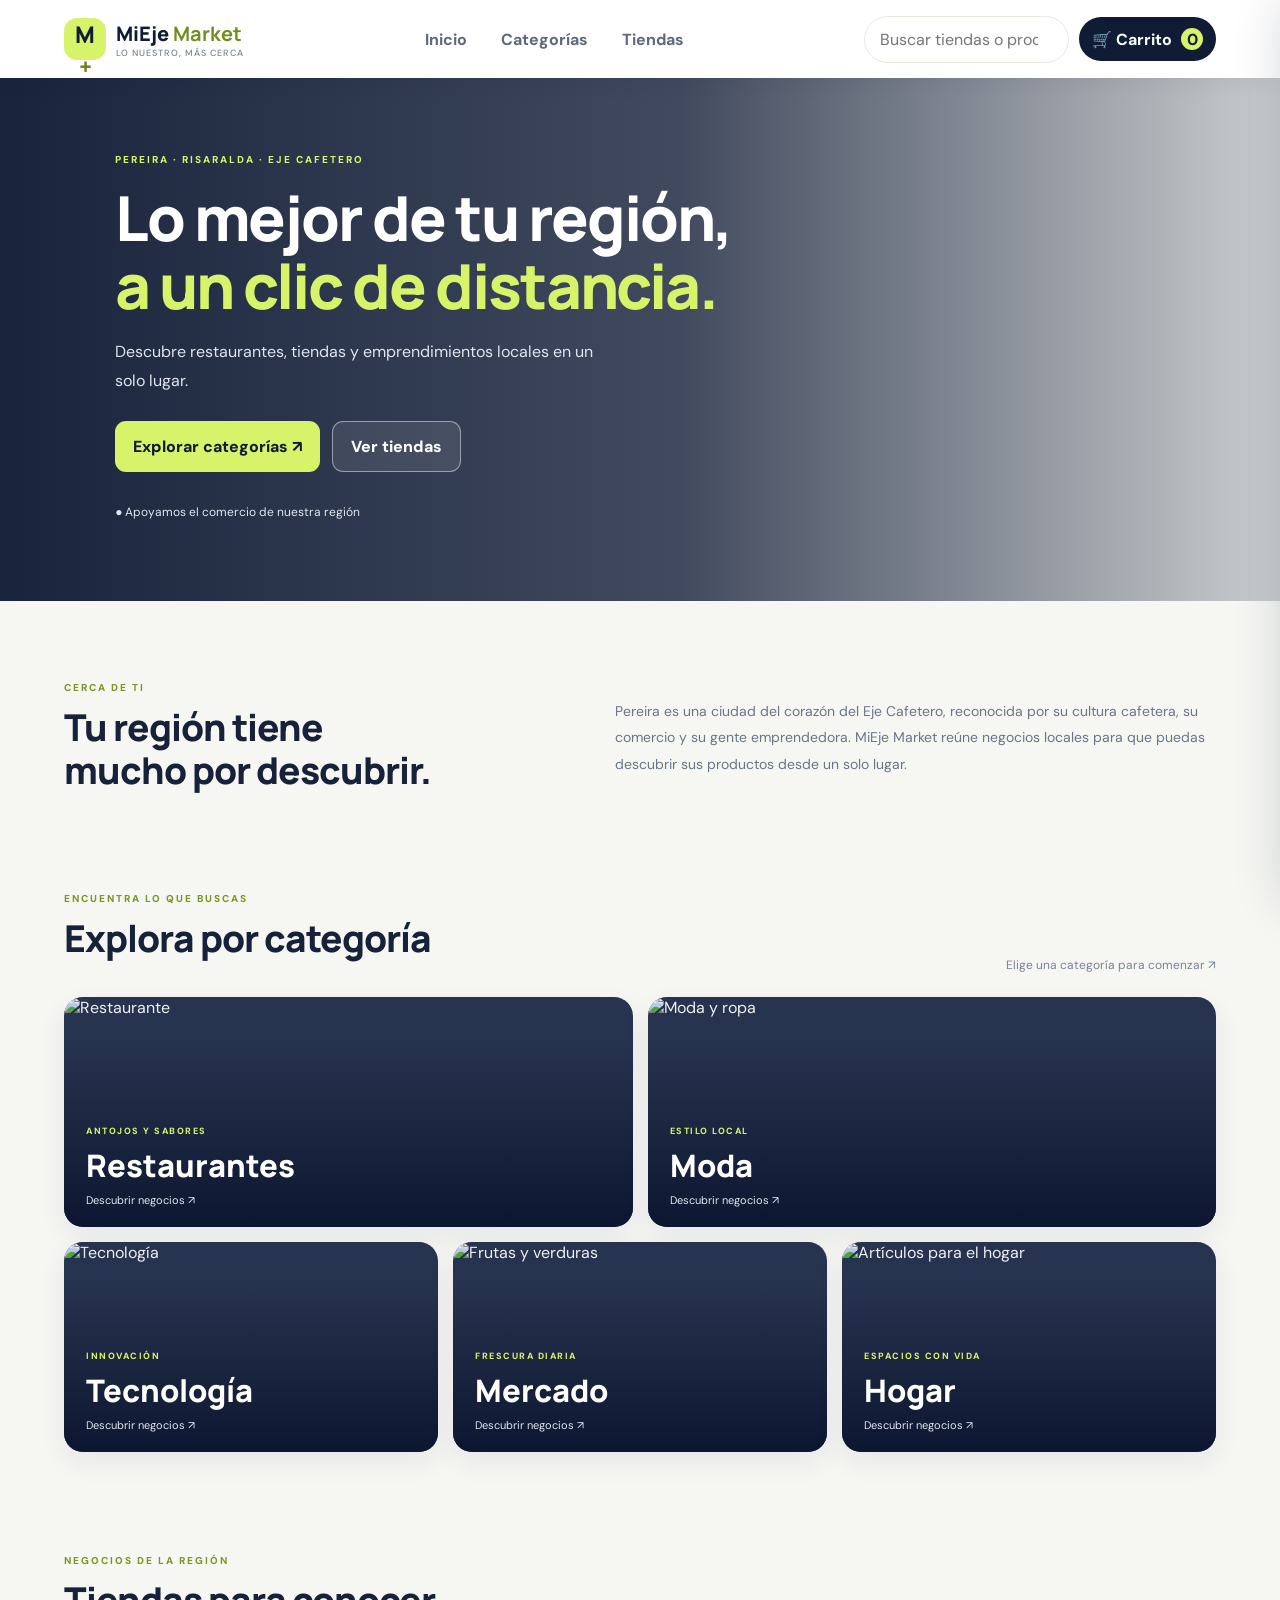
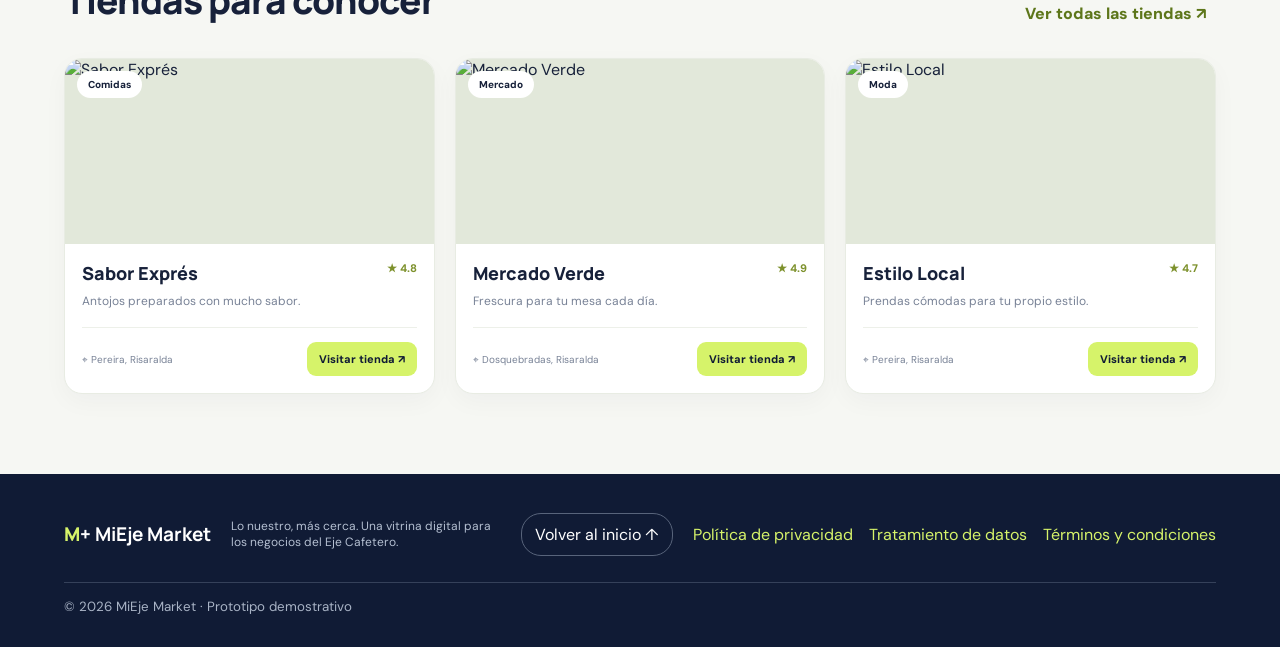
==== index.html @ 0732e541 "Precisar confirmación de pedidos en el checkout" ====
<!DOCTYPE html>
<html lang="es">
<head>
  <meta charset="UTF-8">
  <meta name="viewport" content="width=device-width, initial-scale=1.0">
  <title>MiEje Market | Comercio local</title>
  <link rel="stylesheet" href="styles.css">
  <script src="https://cdn.jsdelivr.net/npm/@supabase/supabase-js@2"></script>
  <script src="supabase-config.js"></script>
  <script src="app.js" defer></script>
</head>
<body>
  <header class="header">
    <a class="logo" href="#" data-action="home">
      <span class="logo-icon">M<span>+</span></span>
      <span>MiEje <b>Market</b><small>Lo nuestro, más cerca</small></span>
    </a>

    <nav id="mainNav" class="nav">
      <button data-action="home">Inicio</button>
      <button data-action="categories">Categorías</button>
      <button data-action="businesses">Tiendas</button>
    </nav>

    <div class="header-right">
      <input id="globalSearch" class="search" type="search"
        placeholder="Buscar tiendas o productos">
      <button id="openCart" class="cart-button" type="button">
        🛒 Carrito <span id="cartCount">0</span>
      </button>
      <button id="mobileMenu" class="mobile-menu" type="button"
        aria-label="Abrir menú">☰</button>
    </div>
  </header>

  <main>
    <section id="homeView">
      <section class="hero">
        <div class="hero-content">
          <p class="eyebrow">PEREIRA · RISARALDA · EJE CAFETERO</p>
          <h1>Lo mejor de tu región,<br><span>a un clic de distancia.</span></h1>
          <p>Descubre restaurantes, tiendas y emprendimientos locales en un solo lugar.</p>
          <div class="hero-actions">
            <button class="btn lime" data-action="categories">Explorar categorías ↗</button>
            <button class="btn outline" data-action="businesses">Ver tiendas</button>
          </div>
          <p class="hero-note">● Apoyamos el comercio de nuestra región</p>
        </div>
      </section>

      <section class="intro wrap">
        <div>
          <p class="eyebrow">CERCA DE TI</p>
          <h2>Tu región tiene<br>mucho por descubrir.</h2>
        </div>
        <p>Pereira es una ciudad del corazón del Eje Cafetero, reconocida por su cultura cafetera, su comercio y su gente emprendedora. MiEje Market reúne negocios locales para que puedas descubrir sus productos desde un solo lugar.</p>
      </section>

      <section id="categoriesSection" class="wrap section">
        <div class="section-heading">
          <div>
            <p class="eyebrow">ENCUENTRA LO QUE BUSCAS</p>
            <h2>Explora por categoría</h2>
          </div>
          <span class="muted">Elige una categoría para comenzar ↗</span>
        </div>

        <div class="category-grid">
          <button class="category-card" data-category="Comidas">
            <img src="https://images.unsplash.com/photo-1517248135467-4c7edcad34c4?auto=format&fit=crop&w=1000&q=85" alt="Restaurante">
            <span class="shade"></span>
            <span class="category-text"><small>ANTOJOS Y SABORES</small><strong>Restaurantes</strong><span>Descubrir negocios ↗</span></span>
          </button>

          <button class="category-card" data-category="Moda">
            <img src="https://images.unsplash.com/photo-1483985988355-763728e1935b?auto=format&fit=crop&w=1000&q=85" alt="Moda y ropa">
            <span class="shade"></span>
            <span class="category-text"><small>ESTILO LOCAL</small><strong>Moda</strong><span>Descubrir negocios ↗</span></span>
          </button>

          <button class="category-card" data-category="Tecnología">
            <img src="https://images.unsplash.com/photo-1498049794561-7780e7231661?auto=format&fit=crop&w=1000&q=85" alt="Tecnología">
            <span class="shade"></span>
            <span class="category-text"><small>INNOVACIÓN</small><strong>Tecnología</strong><span>Descubrir negocios ↗</span></span>
          </button>

          <button class="category-card" data-category="Mercado">
            <img src="https://images.unsplash.com/photo-1542838132-92c53300491e?auto=format&fit=crop&w=1000&q=85" alt="Frutas y verduras">
            <span class="shade"></span>
            <span class="category-text"><small>FRESCURA DIARIA</small><strong>Mercado</strong><span>Descubrir negocios ↗</span></span>
          </button>

          <button class="category-card" data-category="Hogar">
            <img src="https://images.unsplash.com/photo-1616486338812-3dadae4b4ace?auto=format&fit=crop&w=1000&q=85" alt="Artículos para el hogar">
            <span class="shade"></span>
            <span class="category-text"><small>ESPACIOS CON VIDA</small><strong>Hogar</strong><span>Descubrir negocios ↗</span></span>
          </button>
        </div>
      </section>

      <section class="wrap section featured">
        <div class="section-heading">
          <div>
            <p class="eyebrow">NEGOCIOS DE LA REGIÓN</p>
            <h2>Tiendas para conocer</h2>
          </div>
          <button class="text-button" data-action="businesses">Ver todas las tiendas ↗</button>
        </div>
        <div id="featuredGrid" class="business-grid"></div>
      </section>
    </section>

    <section id="listingView" class="wrap listing hidden">
      <button class="back-button" data-action="home">← Volver al inicio</button>
      <div class="listing-title">
        <p class="eyebrow">MI EJE MARKET</p>
        <h1 id="listingTitle">Tiendas locales</h1>
        <p id="listingDescription">Descubre los negocios de la región.</p>
      </div>
      <div id="categoryChips" class="chips"></div>
      <input id="listingSearch" class="listing-search" type="search"
        placeholder="Buscar una tienda o producto...">
      <div id="listingGrid" class="business-grid"></div>
      <div id="emptyListing" class="empty hidden">
        <h2>No encontramos resultados</h2>
        <p>Intenta con otro nombre o categoría.</p>
      </div>
    </section>

    <section id="storeView" class="wrap store-view hidden">
      <button class="back-button" data-action="back-list">← Volver a las tiendas</button>
      <div id="storeContent"></div>
    </section>

    <section id="policyView" class="wrap policy-view hidden" aria-live="polite">
      <button class="back-button" data-action="policy-back">← Volver</button>
      <div id="policyContent"></div>
    </section>
  </main>

  <footer class="footer">
    <div class="footer-logo">M+ <strong>MiEje Market</strong></div>
    <p>Lo nuestro, más cerca. Una vitrina digital para los negocios del Eje Cafetero.</p>
    <button data-action="home">Volver al inicio ↑</button>
    <nav class="legal-links" aria-label="Información legal">
      <button type="button" data-policy="privacidad">Política de privacidad</button>
      <button type="button" data-policy="datos">Tratamiento de datos</button>
      <button type="button" data-policy="terminos">Términos y condiciones</button>
    </nav>
    <small>© 2026 MiEje Market · Prototipo demostrativo</small>
  </footer>

  <div id="cartBackdrop" class="cart-backdrop hidden"></div>
  <aside id="cartDrawer" class="cart-drawer" aria-hidden="true">
    <div class="cart-heading">
      <div><p class="eyebrow">TU SELECCIÓN</p><h2>Mi carrito</h2></div>
      <button id="closeCart" class="close-button" aria-label="Cerrar carrito">✕</button>
    </div>
    <p id="cartBusinessNote" class="muted">Tu carrito está vacío.</p>
    <div id="cartItems" class="cart-items"></div>
    <div class="cart-bottom">
      <div class="total"><span>Total estimado</span><strong id="cartTotal">$0</strong></div>
      <form id="checkoutForm" class="checkout-form">
        <label>Nombre<input name="customerName" required placeholder="Tu nombre"></label>
        <label>Teléfono<input name="phone" required placeholder="Tu número" inputmode="tel"></label>
        <label>Método de entrega
          <select name="deliveryMethod" required><option value="">Primero selecciona productos de una tienda</option></select>
        </label>
        <label>Dirección o indicaciones<input name="address" required placeholder="Dirección de entrega o indicaciones"></label>
        <label>Forma de pago
          <select name="payment" required>
            <option value="">Selecciona una opción</option>
            <option>Efectivo al recibir</option>
            <option>Transferencia por coordinar</option>
            <option>Pago en el local</option>
          </select>
        </label>
        <p id="paymentInstructions" class="muted" hidden></p>
        <label class="consent-line"><input name="privacyConsent" type="checkbox" required>
          <span>He leído la <button class="inline-policy" type="button" data-policy="privacidad">Política de privacidad</button> y autorizo el tratamiento de mis datos para gestionar este pedido.</span>
        </label>
        <button class="btn lime full" type="submit">Confirmar pedido</button>
        <small>Al confirmar, el pedido se registra en MiEje Market para que el negocio lo gestione. El cobro se coordina según la forma de pago seleccionada.</small>
      </form>
      <section class="tracking-panel" aria-labelledby="trackingTitle">
        <h3 id="trackingTitle">Consultar un pedido</h3>
        <p class="muted">Ingresa el código privado que recibiste al confirmar tu compra.</p>
        <form id="trackingForm" class="checkout-form">
          <label>Código de seguimiento<input name="token" required inputmode="text" autocomplete="off" maxlength="36" pattern="[0-9a-fA-F]{8}-[0-9a-fA-F]{4}-[0-9a-fA-F]{4}-[0-9a-fA-F]{4}-[0-9a-fA-F]{12}" placeholder="xxxxxxxx-xxxx-xxxx-xxxx-xxxxxxxxxxxx"></label>
          <button class="btn secondary full" type="submit">Consultar estado</button>
        </form>
        <div id="trackingResult" class="muted" role="status" aria-live="polite"></div>
      </section>
    </div>
  </aside>

  <div id="toast" class="toast" role="status" aria-live="polite"></div>
</body>
</html>
---- styles.css ----
@import url('https://fonts.googleapis.com/css2?family=DM+Sans:wght@400;500;600;700&family=Manrope:wght@400;500;600;700;800&display=swap');

:root {
  --navy:#101b35;
  --navy2:#1b2b49;
  --lime:#d6f36a;
  --paper:#f6f7f3;
  --ink:#17213a;
  --muted:#788296;
  --line:#e6e9df;
}

* { box-sizing:border-box; }
html { scroll-behavior:smooth; }
body {
  margin:0;
  background:var(--paper);
  color:var(--ink);
  font-family:"DM Sans",sans-serif;
}
button,input,select { font:inherit; }
button { cursor:pointer; }
button:focus-visible,input:focus-visible,select:focus-visible {
  outline:3px solid #a7c936;
  outline-offset:3px;
}
.hidden { display:none!important; }
.wrap { width:min(1200px,90%); margin-inline:auto; }

.header {
  height:78px;
  padding:0 5%;
  background:white;
  display:flex;
  align-items:center;
  justify-content:space-between;
  gap:20px;
  position:sticky;
  top:0;
  z-index:20;
  box-shadow:0 4px 20px #101b3510;
}
.logo {
  display:flex;
  align-items:center;
  gap:10px;
  text-decoration:none;
  color:var(--navy);
  font:800 20px Manrope,sans-serif;
  white-space:nowrap;
}
.logo b { color:#718d20; }
.logo small {
  display:block;
  color:var(--muted);
  font:500 9px "DM Sans",sans-serif;
  letter-spacing:1px;
  text-transform:uppercase;
}
.logo-icon {
  display:grid;
  place-items:center;
  width:42px;
  height:42px;
  border-radius:13px;
  background:var(--lime);
  font-size:23px;
}
.logo-icon span { color:#69821b; }

.nav { display:flex; gap:6px; }
.nav button {
  border:0;
  background:transparent;
  color:#5e687b;
  font-weight:700;
  padding:12px 14px;
  border-radius:25px;
}
.nav button:hover,.nav button.active {
  background:#f0f4e1;
  color:var(--navy);
}
.header-right { display:flex; gap:10px; align-items:center; }
.search,.listing-search {
  border:1px solid var(--line);
  background:white;
  border-radius:25px;
  padding:12px 15px;
  min-width:0;
}
.search { width:205px; }
.cart-button {
  border:0;
  border-radius:25px;
  background:var(--navy);
  color:white;
  padding:11px 13px;
  font-weight:700;
  white-space:nowrap;
}
.cart-button span {
  display:inline-grid;
  place-items:center;
  background:var(--lime);
  color:var(--navy);
  width:22px;
  height:22px;
  border-radius:50%;
  margin-left:5px;
}
.mobile-menu { display:none; }

.hero {
  min-height:500px;
  display:flex;
  align-items:center;
  position:relative;
  overflow:hidden;
  background:
    linear-gradient(90deg,#101b35f5,#101b35c9 53%,#101b3530),
    url("https://images.unsplash.com/photo-1518837695005-2083093ee35b?auto=format&fit=crop&w=2000&q=85") center/cover;
}
.hero-content {
  position:relative;
  color:white;
  width:min(720px,88%);
  margin-left:9%;
  padding:65px 0;
}
.eyebrow {
  color:#7b9625;
  font-size:10px;
  letter-spacing:2px;
  font-weight:800;
  text-transform:uppercase;
}
.hero .eyebrow { color:var(--lime); }
.hero h1 {
  font:800 clamp(36px,5vw,62px)/1.1 Manrope,sans-serif;
  letter-spacing:-2px;
  margin:18px 0;
}
.hero h1 span { color:var(--lime); }
.hero-content>p:not(.eyebrow) {
  color:#e0e5ef;
  max-width:480px;
  line-height:1.8;
}
.hero-actions { display:flex; gap:12px; flex-wrap:wrap; margin-top:25px; }
.btn {
  border:0;
  border-radius:11px;
  padding:14px 18px;
  font-weight:800;
  transition:transform .2s;
}
.btn:hover { transform:translateY(-2px); }
.lime { background:var(--lime); color:var(--navy); }
.outline { border:1px solid #ffffff75; background:#ffffff18; color:white; }
.full { width:100%; }
.hero .hero-note { font-size:12px; margin-top:30px; }

.intro {
  display:grid;
  grid-template-columns:1fr 1.2fr;
  gap:50px;
  align-items:center;
  padding:70px 0 55px;
}
.intro h2,.section-heading h2 {
  font:800 clamp(27px,3vw,37px)/1.18 Manrope,sans-serif;
  letter-spacing:-1px;
  margin:12px 0;
}
.intro>p { color:#697589; font-size:14px; line-height:1.9; }
.section { padding:22px 0 70px; }
.section-heading {
  display:flex;
  align-items:end;
  justify-content:space-between;
  gap:15px;
  margin-bottom:24px;
}
.muted { color:var(--muted); font-size:12px; }
.category-grid {
  display:grid;
  grid-template-columns:repeat(6,minmax(0,1fr));
  grid-template-rows:230px 210px;
  gap:15px;
}
.category-card {
  position:relative;
  isolation:isolate;
  overflow:hidden;
  border:0;
  border-radius:19px;
  padding:0;
  color:white;
  text-align:left;
  background:#293651;
  box-shadow:0 10px 28px #101b3512;
  transition:transform .2s,box-shadow .2s;
}
.category-card:hover {
  transform:translateY(-5px);
  box-shadow:0 16px 35px #101b352b;
}
.category-card:nth-child(1),.category-card:nth-child(2) { grid-column:span 3; }
.category-card:nth-child(3),.category-card:nth-child(4),.category-card:nth-child(5) { grid-column:span 2; }
.category-card img {
  position:absolute;
  inset:0;
  z-index:-2;
  width:100%;
  height:100%;
  object-fit:cover;
  transition:transform .4s;
}
.category-card:hover img { transform:scale(1.06); }
.shade {
  position:absolute;
  z-index:-1;
  inset:0;
  background:linear-gradient(0deg,#0b142ef0 0%,#0b142e12 80%);
}
.category-text {
  position:absolute;
  left:22px;
  right:12px;
  bottom:20px;
  display:flex;
  flex-direction:column;
  gap:7px;
}
.category-text small {
  color:var(--lime);
  font-size:9px;
  letter-spacing:1.5px;
  font-weight:800;
}
.category-text strong {
  font:800 clamp(22px,2.5vw,31px) Manrope,sans-serif;
}
.category-text>span { font-size:11px; color:#e1e6ef; }

.featured { padding-bottom:80px; }
.text-button {
  border:0;
  background:transparent;
  color:#5d761a;
  font-weight:800;
  padding:10px;
}
.business-grid {
  display:grid;
  grid-template-columns:repeat(3,minmax(0,1fr));
  gap:20px;
}
.business-card {
  overflow:hidden;
  background:white;
  border:1px solid #e8ece3;
  border-radius:18px;
  box-shadow:0 8px 25px #101b3509;
  transition:transform .2s;
}
.business-card:hover { transform:translateY(-4px); }
.business-image { height:185px; position:relative; background:#e2e8da; }
.business-image img { width:100%; height:100%; object-fit:cover; display:block; }
.business-badge {
  position:absolute;
  top:12px;
  left:12px;
  background:white;
  padding:7px 11px;
  border-radius:20px;
  font-size:10px;
  font-weight:800;
}
.business-card-body { padding:17px; }
.business-card-top {
  display:flex;
  justify-content:space-between;
  gap:10px;
}
.business-card h3 { font:800 18px Manrope,sans-serif; margin:0 0 7px; }
.business-card p { color:var(--muted); font-size:12px; line-height:1.6; margin:0; }
.rating { color:#7d912c; font-size:11px; font-weight:800; white-space:nowrap; }
.business-meta {
  display:flex;
  align-items:center;
  justify-content:space-between;
  gap:10px;
  border-top:1px solid #edf0e9;
  margin-top:16px;
  padding-top:14px;
}
.business-meta>span { color:var(--muted); font-size:10px; }
.small-link {
  border:0;
  border-radius:9px;
  background:var(--lime);
  color:var(--navy);
  padding:10px 12px;
  font-size:11px;
  font-weight:800;
}

.listing { padding-top:35px; padding-bottom:80px; min-height:65vh; }
.back-button {
  border:0;
  border-radius:25px;
  padding:11px 15px;
  background:#e9eddf;
  color:var(--navy);
  font-weight:800;
  font-size:12px;
}
.listing-title { text-align:center; padding:20px 0 25px; }
.listing-title h1 { font:800 clamp(34px,5vw,48px) Manrope,sans-serif; margin:12px 0; }
.listing-title p:last-child { color:var(--muted); font-size:13px; }
.chips { display:flex; flex-wrap:wrap; gap:8px; margin-bottom:16px; }
.chip {
  border:1px solid var(--line);
  border-radius:25px;
  background:white;
  padding:10px 14px;
  color:#657084;
  font-weight:800;
  font-size:11px;
}
.chip:hover,.chip.active { background:var(--navy); color:white; border-color:var(--navy); }
.listing-search { width:100%; margin-bottom:22px; }
.empty { text-align:center; padding:50px 10px; }

.store-view { padding-top:30px; padding-bottom:80px; min-height:65vh; }
.store-view>.back-button { margin-bottom:22px; }
.store-hero {
  min-height:275px;
  border-radius:22px;
  position:relative;
  overflow:hidden;
  display:flex;
  align-items:end;
  color:white;
  background:var(--navy);
  margin-bottom:25px;
}
.store-hero>img { position:absolute; inset:0; width:100%; height:100%; object-fit:cover; }
.store-hero:after {
  content:"";
  position:absolute;
  inset:0;
  background:linear-gradient(0deg,#101b35ed,#101b3520);
}
.store-hero-copy { position:relative; z-index:1; padding:28px; }
.store-hero h1 { font:800 clamp(30px,4vw,45px) Manrope,sans-serif; margin:10px 0; }
.store-hero p:last-child { color:#e2e8f1; font-size:13px; }
.store-layout {
  display:grid;
  grid-template-columns:minmax(0,1.4fr) minmax(270px,.8fr);
  gap:22px;
  align-items:start;
}
.store-section-title { font:800 24px Manrope,sans-serif; margin:0 0 18px; }
.product-grid { display:grid; grid-template-columns:repeat(2,minmax(0,1fr)); gap:14px; }
.product-card { border:1px solid var(--line); background:white; border-radius:16px; overflow:hidden; }
.product-card>img { display:block; width:100%; height:145px; object-fit:cover; background:#e6e9df; }
.product-info { padding:14px; }
.product-info h4 { font:800 15px Manrope,sans-serif; margin:0 0 7px; }
.product-info p { min-height:32px; color:var(--muted); font-size:11px; line-height:1.5; }
.product-bottom { display:flex; justify-content:space-between; align-items:center; gap:8px; }
.product-price { font-weight:800; font-size:13px; }
.add-button { border:0; border-radius:8px; background:var(--lime); padding:9px 10px; font-size:11px; font-weight:800; }
.store-side { display:grid; gap:16px; }
.info-panel,.assistant-panel { border:1px solid var(--line); background:white; border-radius:17px; padding:19px; }
.info-panel h3,.assistant-panel h3 { font:800 17px Manrope,sans-serif; margin:0 0 13px; }
.info-line { display:flex; gap:10px; color:#697589; font-size:12px; line-height:1.6; margin:12px 0; }
.assistant-panel { background:var(--navy); color:white; }
.assistant-panel>p { color:#c3ccdc; font-size:11px; line-height:1.6; }
.chat-messages { display:flex; flex-direction:column; gap:9px; height:190px; overflow:auto; padding:8px 0; }
.chat-bubble { max-width:95%; padding:10px 12px; background:#253553; color:white; border-radius:12px; font-size:11px; line-height:1.55; white-space:pre-wrap; }
.chat-bubble.user { align-self:flex-end; background:var(--lime); color:var(--navy); }
.chat-form { display:flex; gap:7px; }
.chat-form input { min-width:0; flex:1; padding:11px; border-radius:9px; border:1px solid #4d5b76; background:#1b2a48; color:white; }
.chat-form button { border:0; border-radius:9px; background:var(--lime); padding:0 14px; font-weight:900; }

.footer {
  background:var(--navy);
  color:white;
  padding:32px 5%;
  display:flex;
  flex-wrap:wrap;
  align-items:center;
  gap:20px;
}
.footer-logo { font:800 19px Manrope,sans-serif; }
.footer-logo:first-letter { color:var(--lime); }
.footer>p { flex:1; color:#b4bfd1; font-size:12px; }
.footer button { background:transparent; color:white; border:1px solid #58647b; padding:10px 13px; border-radius:20px; }
.footer small { flex-basis:100%; border-top:1px solid #35415a; padding-top:15px; color:#a8b3c5; }

.cart-backdrop { position:fixed; inset:0; z-index:40; background:#07112691; }
.cart-drawer {
  position:fixed;
  z-index:41;
  right:0;
  top:0;
  height:100dvh;
  width:min(440px,100%);
  background:white;
  padding:22px;
  display:flex;
  flex-direction:column;
  transform:translateX(105%);
  transition:transform .25s;
  box-shadow:-15px 0 50px #0a173333;
}
.cart-drawer.open { transform:translateX(0); }
.cart-heading { display:flex; justify-content:space-between; align-items:center; border-bottom:1px solid var(--line); padding-bottom:15px; }
.cart-heading h2 { font:800 26px Manrope,sans-serif; margin:5px 0; }
.cart-heading .eyebrow { margin:0; }
.close-button { border:0; background:#eff1e9; border-radius:50%; width:36px; height:36px; }
.cart-business-note { color:var(--muted); font-size:11px; line-height:1.5; }
.cart-items { flex:1; overflow:auto; min-height:60px; }
.cart-empty { padding:25px 5px; text-align:center; color:var(--muted); font-size:12px; }
.cart-item { display:flex; justify-content:space-between; gap:12px; padding:13px 0; border-bottom:1px solid var(--line); }
.cart-item strong { font-size:12px; }
.cart-item small { display:block; color:var(--muted); font-size:10px; margin-top:5px; }
.cart-item-price { font-size:12px; font-weight:800; }
.quantity-controls { display:flex; align-items:center; gap:7px; margin-top:8px; }
.quantity-controls button { width:25px; height:25px; border:1px solid var(--line); background:#f8f9f5; border-radius:6px; }
.cart-bottom { border-top:1px solid var(--line); padding-top:13px; }
.total { display:flex; justify-content:space-between; align-items:center; margin-bottom:13px; font-size:13px; }
.total strong { font:800 21px Manrope,sans-serif; }
.checkout-form { display:grid; gap:9px; }
.checkout-form label { display:grid; gap:5px; font-size:10px; font-weight:800; color:#5d687b; }
.checkout-form input,.checkout-form select { width:100%; border:1px solid #e0e5da; border-radius:8px; padding:10px; background:white; font-size:12px; }
.checkout-form small { font-size:10px; color:#8b94a1; line-height:1.5; }
.toast {
  position:fixed;
  z-index:60;
  bottom:22px;
  left:50%;
  transform:translate(-50%,20px);
  opacity:0;
  pointer-events:none;
  max-width:90%;
  text-align:center;
  background:var(--navy);
  color:white;
  border:1px solid #40506c;
  border-radius:11px;
  padding:13px 18px;
  font-size:12px;
  transition:.2s;
}
.toast.show { opacity:1; transform:translate(-50%,0); }

@media(max-width:950px) {
  .header { gap:10px; }
  .search { width:160px; }
  .nav { gap:0; }
  .nav button { padding:10px; }
  .category-grid { grid-template-rows:200px 180px; }
  .store-layout { grid-template-columns:1fr; }
}
@media(max-width:720px) {
  .header { height:70px; padding:0 14px; }
  .logo { font-size:16px; }
  .logo-icon { width:36px; height:36px; }
  .nav {
    display:none;
    position:absolute;
    top:65px;
    right:12px;
    min-width:180px;
    padding:10px;
    background:white;
    border-radius:14px;
    box-shadow:0 10px 30px #101b3525;
    flex-direction:column;
    align-items:stretch;
  }
  .nav.open { display:flex; }
  .nav button { text-align:left; }
  .mobile-menu { display:block; border:0; border-radius:10px; padding:10px; background:#f0f2eb; }
  .search { display:none; }
  .cart-button { padding:9px; font-size:11px; }
  .hero { min-height:440px; }
  .hero-content { width:88%; margin-left:6%; padding:55px 0; }
  .hero h1 { font-size:39px; letter-spacing:-1px; }
  .intro { grid-template-columns:1fr; gap:10px; padding:45px 0 30px; }
  .section { padding:15px 0 48px; }
  .category-grid { grid-template-columns:repeat(2,minmax(0,1fr)); grid-template-rows:190px 155px 155px; gap:10px; }
  .category-card:nth-child(1) { grid-column:span 2; }
  .category-card:nth-child(2),.category-card:nth-child(3),.category-card:nth-child(4) { grid-column:span 1; }
  .category-card:nth-child(5) { grid-column:span 2; }
  .category-text { left:14px; bottom:14px; }
  .category-text strong { font-size:22px; }
  .section-heading { align-items:start; }
  .section-heading .muted { display:none; }
  .business-grid { grid-template-columns:repeat(2,minmax(0,1fr)); gap:12px; }
  .business-image { height:135px; }
  .business-card-body { padding:12px; }
  .business-card h3 { font-size:14px; }
  .business-card p { font-size:11px; }
  .business-meta { flex-direction:column; align-items:stretch; }
  .small-link { width:100%; }
  .product-grid { grid-template-columns:repeat(2,minmax(0,1fr)); }
  .product-card>img { height:120px; }
  .footer { gap:13px; }
  .footer>p { flex-basis:100%; }
}
@media(max-width:390px) {
  .logo { font-size:14px; gap:6px; }
  .logo small { font-size:8px; }
  .hero h1 { font-size:33px; }
  .category-grid { grid-template-rows:170px 145px 145px; }
  .business-grid,.product-grid { grid-template-columns:1fr; }
  .business-image { height:180px; }
  .product-card>img { height:170px; }
}


/* Páginas legales integradas sin alterar la portada ni las tarjetas existentes */
.legal-links { display:flex; flex-wrap:wrap; gap:8px 16px; align-items:center; }
.footer .legal-links button { border:0; padding:5px 0; border-radius:0; color:#d6f36a; text-align:left; }
.footer .legal-links button:hover { text-decoration:underline; }
.policy-view { padding-top:30px; padding-bottom:80px; min-height:65vh; }
.policy-view > .back-button { margin-bottom:22px; }
.policy-hero { background:var(--navy); color:white; border-radius:20px; padding:clamp(24px,5vw,48px); margin-bottom:22px; }
.policy-hero h1 { font:800 clamp(29px,4vw,42px) Manrope,sans-serif; margin:10px 0; }
.policy-hero p { color:#d5ddeb; line-height:1.7; max-width:760px; }
.policy-content { background:white; border:1px solid var(--line); border-radius:18px; padding:clamp(20px,4vw,36px); }
.policy-content h2 { font:800 21px Manrope,sans-serif; margin:28px 0 10px; color:var(--navy); }
.policy-content h2:first-child { margin-top:0; }
.policy-content p,.policy-content li { font-size:14px; line-height:1.8; color:#4d596e; }
.policy-content ul { padding-left:22px; }
.policy-notice { border-left:4px solid #a8c83e; background:#f5f8e9; border-radius:8px; padding:14px 16px; color:#435025; line-height:1.7; font-size:13px; margin:18px 0; }
.inline-policy { border:0; padding:0; background:transparent; color:#526d12; text-decoration:underline; font-weight:800; font-size:inherit; }
.consent-line { display:flex!important; grid-template-columns:18px 1fr; align-items:start; gap:9px!important; font-size:10px!important; line-height:1.6; }
.consent-line input { width:16px!important; margin-top:2px; }
@media(max-width:720px) { .legal-links { flex-basis:100%; align-items:flex-start; flex-direction:column; } .policy-content p,.policy-content li { font-size:13px; } }

/* Publicaciones, formularios de empleo y datos de pago/entrega por negocio */
.job-application-form{display:grid;gap:12px;margin-top:14px;padding-top:12px;border-top:1px solid var(--line,#e5e7eb)}
.job-application-form label{display:grid;gap:6px;font-weight:600;font-size:14px}
.job-application-form input,.job-application-form textarea{width:100%;padding:10px 12px;border:1px solid #d5dfe6;border-radius:9px;font:inherit}
.job-application-form input[type="checkbox"]{width:auto}
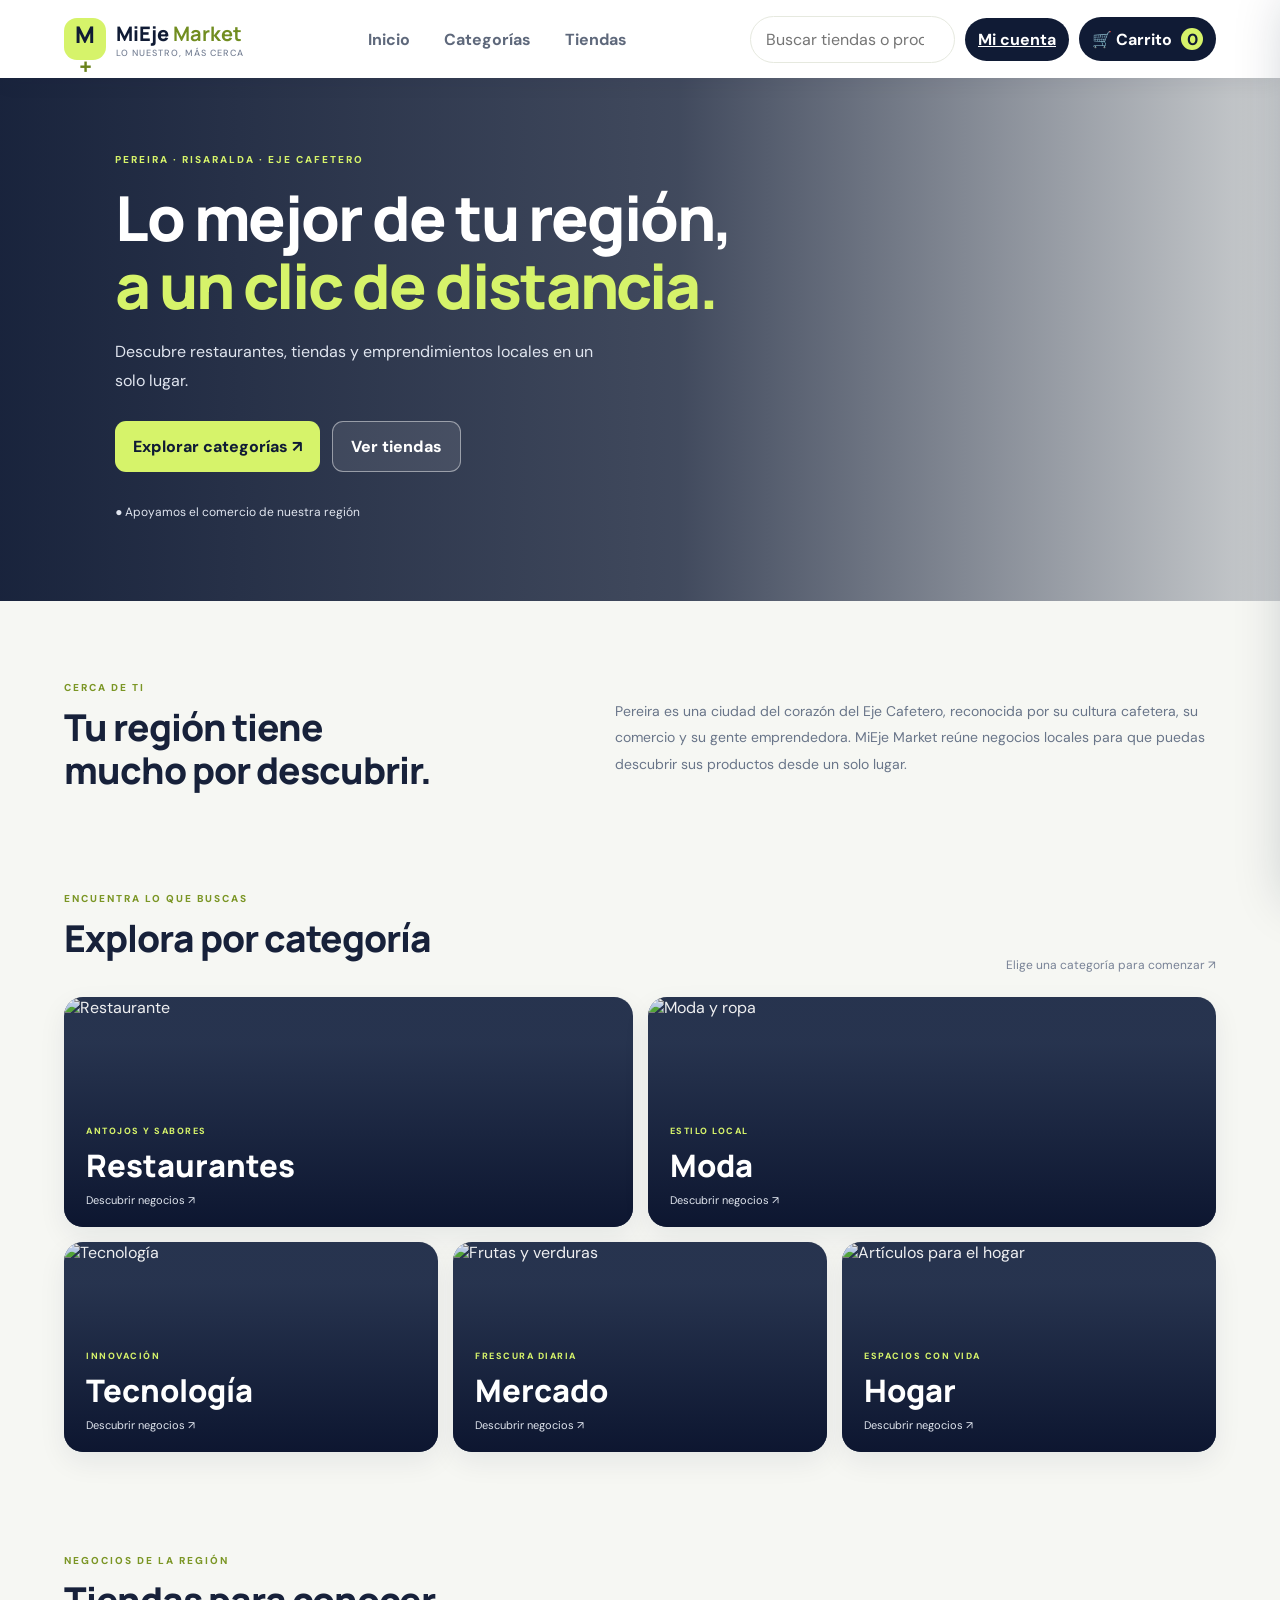
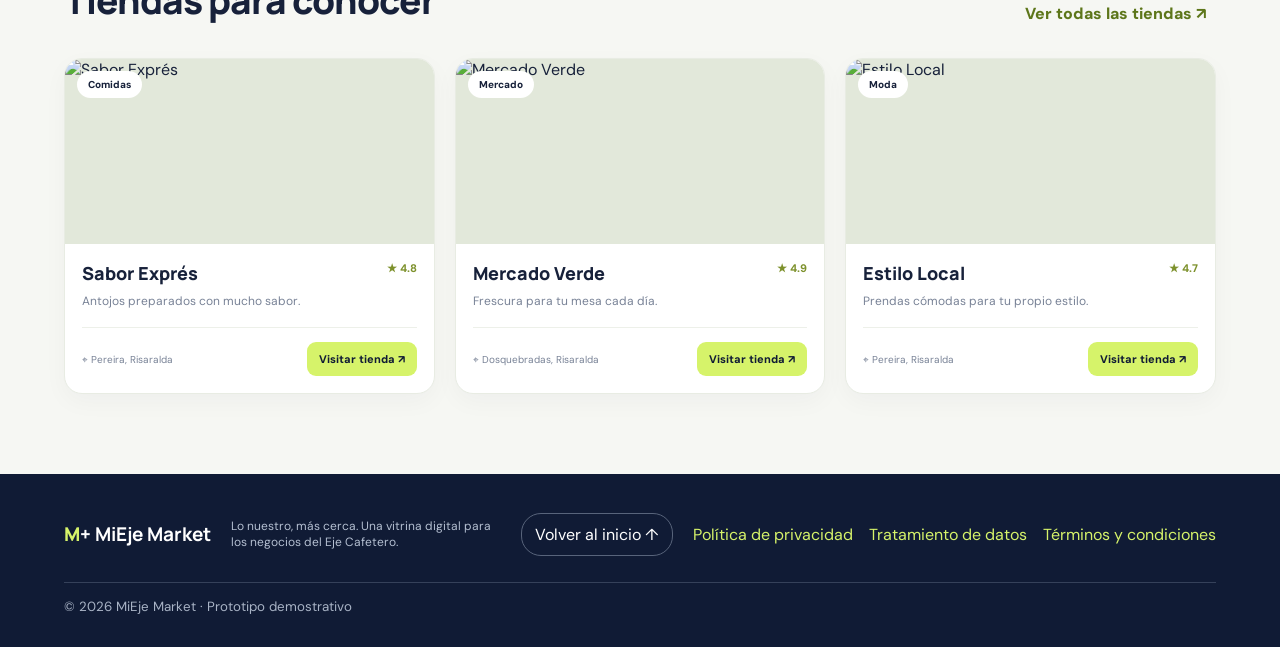
==== commit d628d7bb: "feat: añadir acceso a cuenta de clientes en la tienda pública" ====
--- a/index.html
+++ b/index.html
@@ -26,6 +26,7 @@
     <div class="header-right">
       <input id="globalSearch" class="search" type="search"
         placeholder="Buscar tiendas o productos">
+      <a class="cart-button" href="cuenta.html">Mi cuenta</a>
       <button id="openCart" class="cart-button" type="button">
         🛒 Carrito <span id="cartCount">0</span>
       </button>
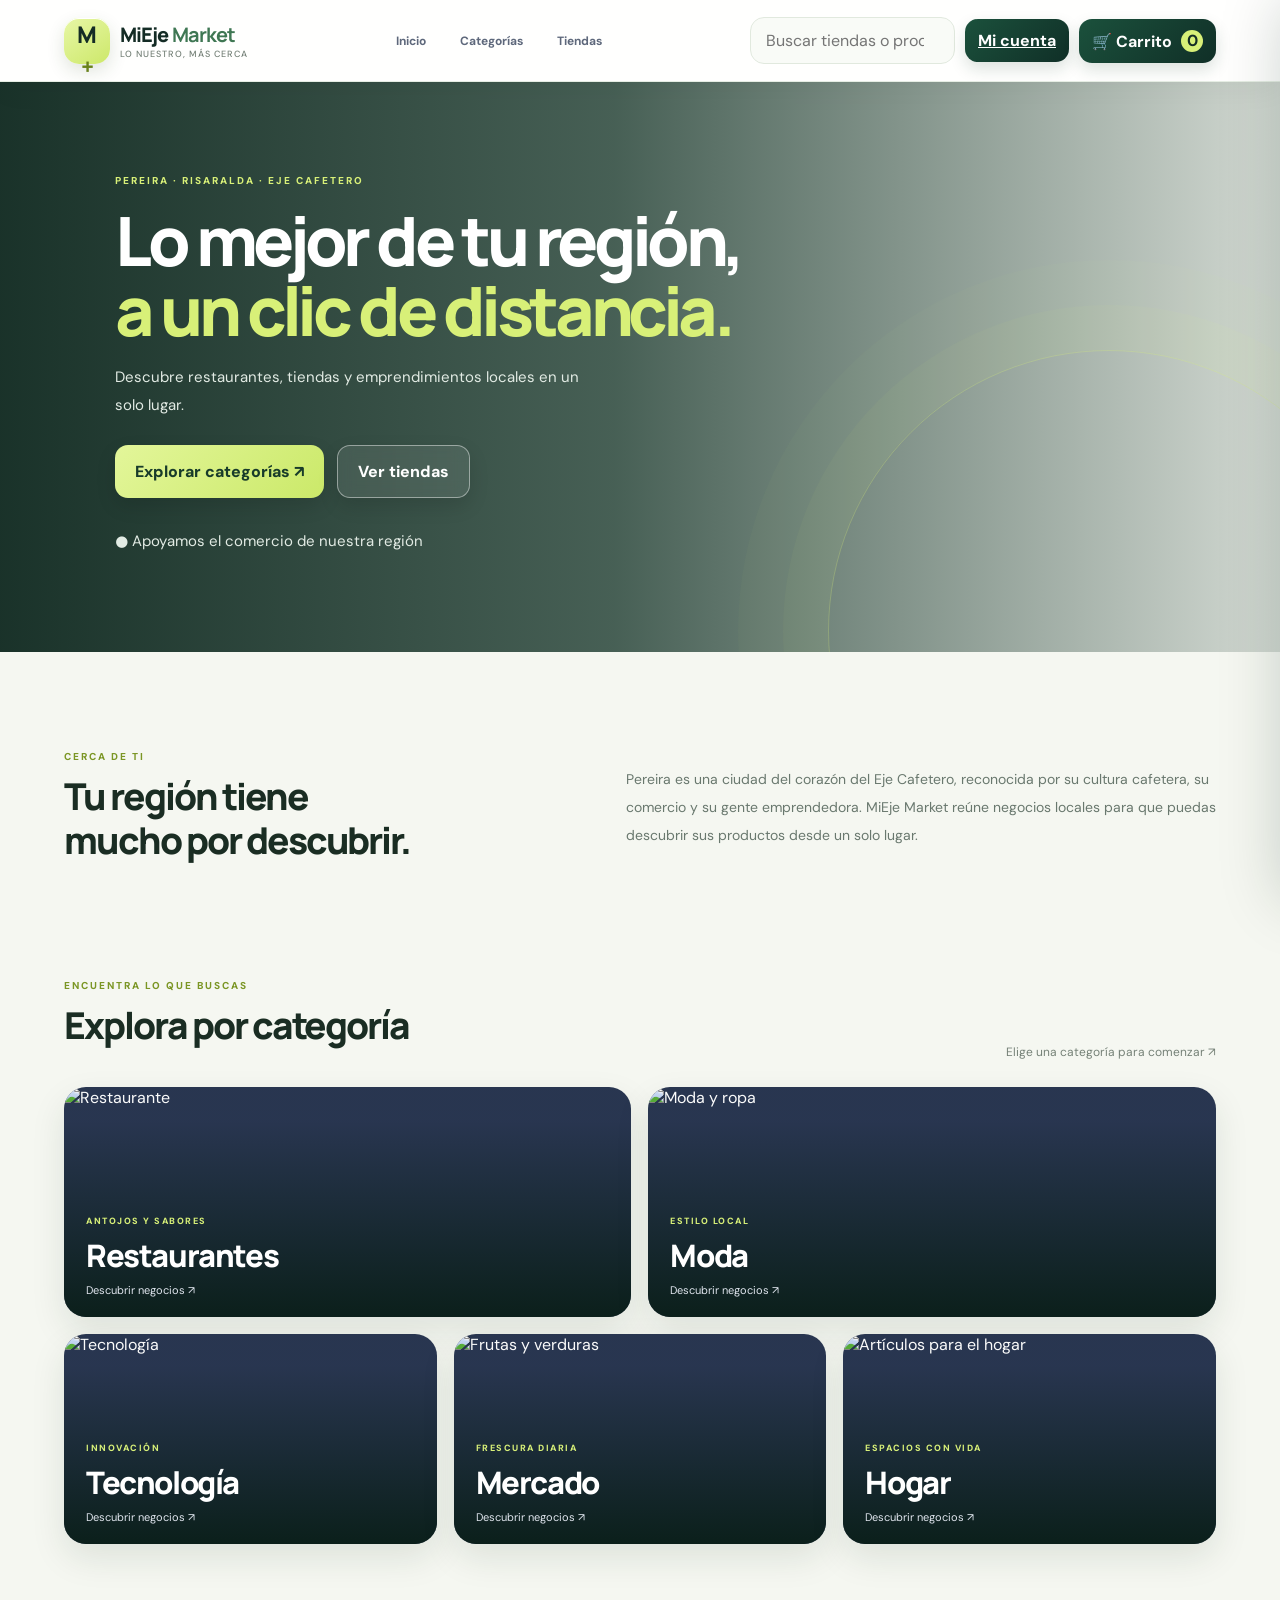
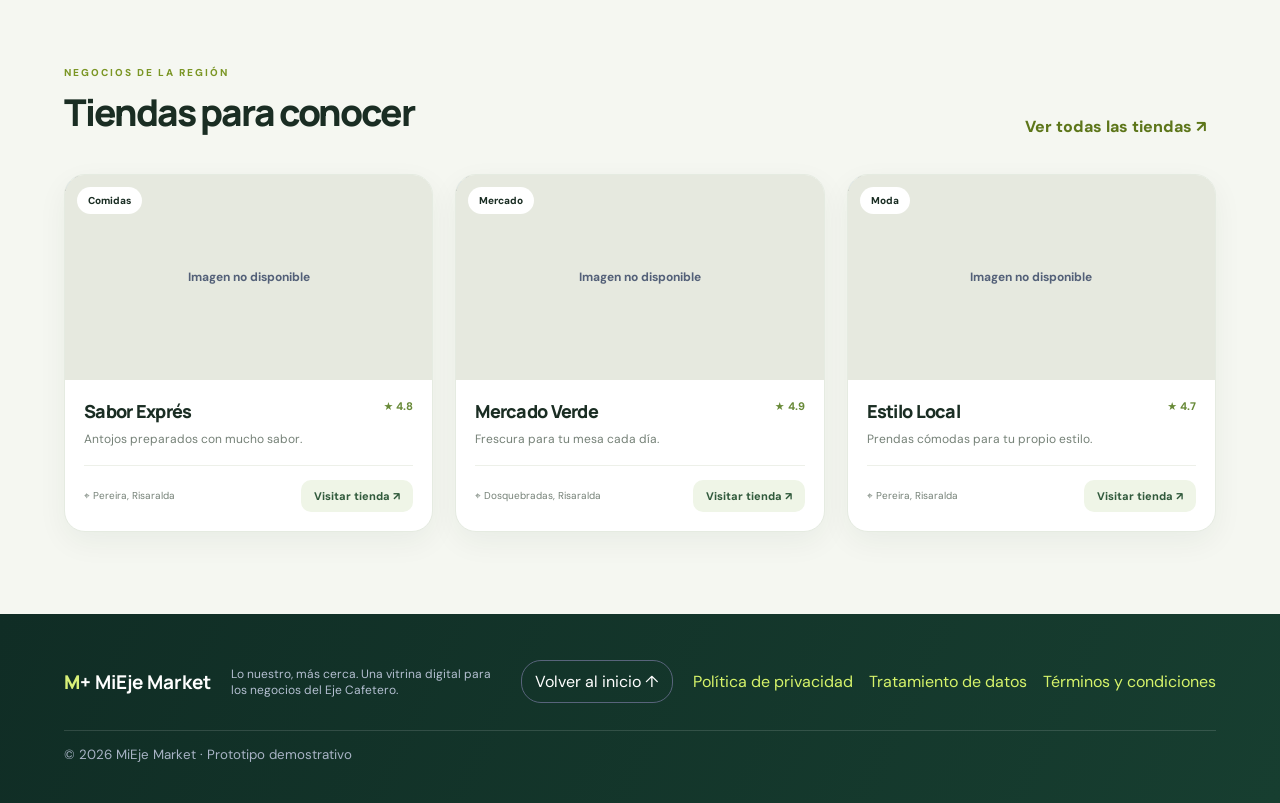
==== commit 52e1b3b8: "Conecta animaciones visuales en la interfaz" ====
--- a/index.html
+++ b/index.html
@@ -9,11 +9,12 @@
   <script src="https://cdn.jsdelivr.net/npm/@supabase/supabase-js@2"></script>
   <script src="supabase-config.js"></script>
   <script src="app.js" defer></script>
+  <script src="visual-motion.js" defer></script>
 </head>
 <body>
   <header class="header">
     <a class="logo" href="#" data-action="home">
-      <span class="logo-icon">M<span>+</span></span>
+      <span class="logo-icon" id="platformLogoMark">M<span>+</span></span>
       <span>MiEje <b>Market</b><small>Lo nuestro, más cerca</small></span>
     </a>
 
@@ -37,11 +38,11 @@
 
   <main>
     <section id="homeView">
-      <section class="hero">
+      <section class="hero" id="platformHero">
         <div class="hero-content">
           <p class="eyebrow">PEREIRA · RISARALDA · EJE CAFETERO</p>
-          <h1>Lo mejor de tu región,<br><span>a un clic de distancia.</span></h1>
-          <p>Descubre restaurantes, tiendas y emprendimientos locales en un solo lugar.</p>
+          <h1 id="platformHeroTitle">Lo mejor de tu región,<br><span>a un clic de distancia.</span></h1>
+          <p id="platformHeroDescription">Descubre restaurantes, tiendas y emprendimientos locales en un solo lugar.</p>
           <div class="hero-actions">
             <button class="btn lime" data-action="categories">Explorar categorías ↗</button>
             <button class="btn outline" data-action="businesses">Ver tiendas</button>
@@ -141,7 +142,7 @@
   </main>
 
   <footer class="footer">
-    <div class="footer-logo">M+ <strong>MiEje Market</strong></div>
+    <div class="footer-logo"><span id="platformFooterLogo">M+ <strong>MiEje Market</strong></span></div>
     <p>Lo nuestro, más cerca. Una vitrina digital para los negocios del Eje Cafetero.</p>
     <button data-action="home">Volver al inicio ↑</button>
     <nav class="legal-links" aria-label="Información legal">
--- a/styles.css
+++ b/styles.css
@@ -550,3 +550,169 @@
 .job-application-form label{display:grid;gap:6px;font-weight:600;font-size:14px}
 .job-application-form input,.job-application-form textarea{width:100%;padding:10px 12px;border:1px solid #d5dfe6;border-radius:9px;font:inherit}
 .job-application-form input[type="checkbox"]{width:auto}
+
+
+/* Estado accesible para imágenes de negocios o productos que no cargan. */
+.product-card { position:relative; }
+.business-image .image-fallback,
+.product-card .image-fallback {
+  position:absolute;
+  inset:0;
+  z-index:0;
+  display:grid;
+  place-items:center;
+  padding:12px;
+  background:#e6e9df;
+  color:#536078;
+  font-size:12px;
+  font-weight:700;
+  text-align:center;
+}
+.business-image .business-badge { z-index:1; }
+.store-hero.image-unavailable { background:linear-gradient(135deg,#172440,#334b6c); }
+.store-hero .image-fallback {
+  position:absolute;
+  inset:0;
+  z-index:0;
+  display:grid;
+  place-items:center;
+  color:#fff;
+  font-size:13px;
+  font-weight:700;
+}
+.store-hero:after { z-index:1; }
+.store-hero-copy { z-index:2; }
+
+
+/* ==========================================================
+   MIEJE MARKET · IDENTIDAD VISUAL DE LA TIENDA PÚBLICA
+   ========================================================== */
+:root{
+  --navy:#142c25;
+  --navy2:#214638;
+  --lime:#d8f078;
+  --paper:#f5f7f1;
+  --ink:#1a2d23;
+  --muted:#758177;
+  --line:#e4eae0;
+}
+body{background:#f5f7f1;color:var(--ink);font-family:"DM Sans",system-ui,sans-serif}
+.header{
+  height:82px;padding-inline:clamp(18px,5vw,82px);
+  background:rgba(255,255,255,.92);backdrop-filter:blur(18px);
+  border-bottom:1px solid rgba(222,232,219,.75);
+  box-shadow:0 8px 30px rgba(23,49,34,.045);
+}
+.logo{letter-spacing:-.045em}
+.logo-icon{
+  width:46px;height:46px;border-radius:15px;
+  background:linear-gradient(145deg,#e7f7a6,#cde86a);
+  box-shadow:0 7px 18px rgba(46,70,26,.14),inset 0 1px 0 #fff;
+}
+.logo b{color:#3f7753}
+.nav button{font-size:12px;transition:background .2s,color .2s,transform .2s}
+.nav button:hover,.nav button.active{background:#edf5e4;color:#214b35}
+.search,.listing-search{
+  border-color:#e1e9de;background:#f9fbf7;border-radius:14px;
+  padding:12px 15px;transition:border-color .2s,box-shadow .2s;
+}
+.search:focus,.listing-search:focus{outline:none;border-color:#9ab878;box-shadow:0 0 0 4px #9ab87825}
+.cart-button{
+  border-radius:13px;background:linear-gradient(135deg,#1b513c,#102f27);
+  box-shadow:0 7px 16px rgba(20,62,43,.15);transition:transform .2s,box-shadow .2s;
+}
+.cart-button:hover{transform:translateY(-2px);box-shadow:0 11px 22px rgba(20,62,43,.2)}
+.hero{
+  min-height:570px;
+  background:
+    linear-gradient(90deg,rgba(12,38,29,.94) 0%,rgba(16,48,36,.76) 48%,rgba(16,48,36,.15) 100%),
+    url("https://images.unsplash.com/photo-1518837695005-2083093ee35b?auto=format&fit=crop&w=2000&q=85") center/cover;
+}
+.hero:after{
+  content:"";position:absolute;right:-110px;bottom:-260px;width:560px;height:560px;
+  border:1px solid rgba(216,240,120,.28);border-radius:50%;
+  box-shadow:0 0 0 45px rgba(216,240,120,.035),0 0 0 90px rgba(216,240,120,.025);
+  pointer-events:none;
+}
+.hero-content{width:min(760px,88%);margin-left:clamp(6%,9vw,150px);padding:78px 0}
+.hero h1{font-size:clamp(39px,5.4vw,68px);letter-spacing:-.065em;line-height:1.04}
+.hero-content>p:not(.eyebrow){font-size:15px;line-height:1.85;color:#e2ebe4}
+.hero .eyebrow{letter-spacing:.2em}
+.hero-actions{gap:13px}
+.btn{border-radius:13px;padding:15px 20px;box-shadow:0 8px 20px rgba(0,0,0,.12)}
+.btn.lime{background:linear-gradient(135deg,#e3f69a,#cbe969);color:#183b2a}
+.btn.outline{border-color:#ffffff70;background:rgba(255,255,255,.09);backdrop-filter:blur(8px)}
+.intro{padding:88px 0 65px;gap:70px}
+.intro h2,.section-heading h2{letter-spacing:-.055em}
+.intro>p{font-size:14px;line-height:2;color:#69786e}
+.section{padding:30px 0 82px}
+.section-heading{margin-bottom:27px}
+.category-grid{gap:17px}
+.category-card{
+  border-radius:22px;box-shadow:0 14px 35px rgba(20,45,31,.1);
+  transition:transform .35s cubic-bezier(.2,.8,.2,1),box-shadow .35s;
+}
+.category-card:hover{transform:translateY(-7px) scale(1.008);box-shadow:0 22px 45px rgba(20,45,31,.18)}
+.category-card img{transition:transform .7s cubic-bezier(.2,.8,.2,1)}
+.category-card:hover img{transform:scale(1.08)}
+.shade{background:linear-gradient(0deg,rgba(8,29,21,.9),rgba(8,29,21,.02) 85%)}
+.category-text strong{letter-spacing:-.045em}
+.business-grid{gap:22px}
+.business-card{
+  border:1px solid #e5ebe1;border-radius:21px;
+  box-shadow:0 10px 30px rgba(24,47,32,.055);
+  transition:transform .3s cubic-bezier(.2,.8,.2,1),box-shadow .3s,border-color .3s;
+}
+.business-card:hover{transform:translateY(-7px);border-color:#d2e1ca;box-shadow:0 20px 45px rgba(24,47,32,.12)}
+.business-image{height:205px;background:#e8eee3}
+.business-card-body{padding:19px}
+.business-card h3{letter-spacing:-.04em}
+.rating{color:#688a38}
+.small-link{
+  border-radius:10px;background:#eff5e7;color:#315a3c;
+  padding:9px 13px;font-weight:800;transition:background .2s,transform .2s;
+}
+.small-link:hover{background:#e2efcf;transform:translateY(-1px)}
+.product-card,.info-panel,.assistant-panel{
+  border-radius:18px;border-color:#e4eae0;
+  box-shadow:0 9px 25px rgba(25,47,33,.05);
+}
+.product-card{transition:transform .25s,box-shadow .25s}
+.product-card:hover{transform:translateY(-5px);box-shadow:0 16px 32px rgba(25,47,33,.11)}
+.add-button{border-radius:10px;background:linear-gradient(135deg,#e1f39a,#cbe96a);color:#203d2c}
+.store-hero{border-radius:25px;box-shadow:0 16px 40px rgba(22,47,31,.12)}
+.store-hero:after{background:linear-gradient(0deg,rgba(12,37,27,.9),rgba(12,37,27,.08))}
+.info-panel,.assistant-panel{padding:22px}
+.assistant-panel{background:linear-gradient(145deg,#173e30,#102b25)}
+.footer{
+  background:linear-gradient(115deg,#102d25,#173e30);
+  padding:40px clamp(18px,5vw,82px);
+}
+.footer small{border-color:#ffffff22}
+.cart-drawer{box-shadow:-20px 0 60px rgba(10,35,24,.2)}
+.cart-heading{border-color:#e7eee3}
+.checkout-form input,.checkout-form select,.job-application-form input,.job-application-form textarea{
+  border:1px solid #dce6d9;border-radius:11px;padding:12px;background:#fbfdf9;
+}
+.checkout-form input:focus,.checkout-form select:focus,.job-application-form input:focus,.job-application-form textarea:focus{
+  outline:none;border-color:#91b374;box-shadow:0 0 0 4px #91b37425;background:#fff;
+}
+.policy-hero{background:linear-gradient(125deg,#153c2e,#102a24);border-radius:24px}
+.policy-content{border-radius:20px;box-shadow:0 10px 32px rgba(25,47,33,.05)}
+.toast{background:#173e30;border-color:#476d55;border-radius:14px;box-shadow:0 12px 30px rgba(10,35,24,.22)}
+@media(max-width:720px){
+  .header{height:72px}
+  .hero{min-height:490px;background-position:58% center}
+  .hero-content{padding:62px 0}
+  .intro{padding:55px 0 35px;gap:12px}
+  .section{padding:20px 0 55px}
+  .business-image{height:150px}
+  .footer{padding:28px 18px}
+}
+@media(prefers-reduced-motion:reduce){
+  *,*::before,*::after{scroll-behavior:auto!important;animation-duration:.01ms!important;transition-duration:.01ms!important}
+}
+
+.motion-reveal{opacity:0;transform:translateY(18px) scale(.995);transition:opacity .65s ease,transform .65s cubic-bezier(.2,.75,.25,1)}
+.motion-reveal.is-visible{opacity:1;transform:translateY(0) scale(1)}
+@media(prefers-reduced-motion:reduce){.motion-reveal{opacity:1;transform:none;transition:none}}
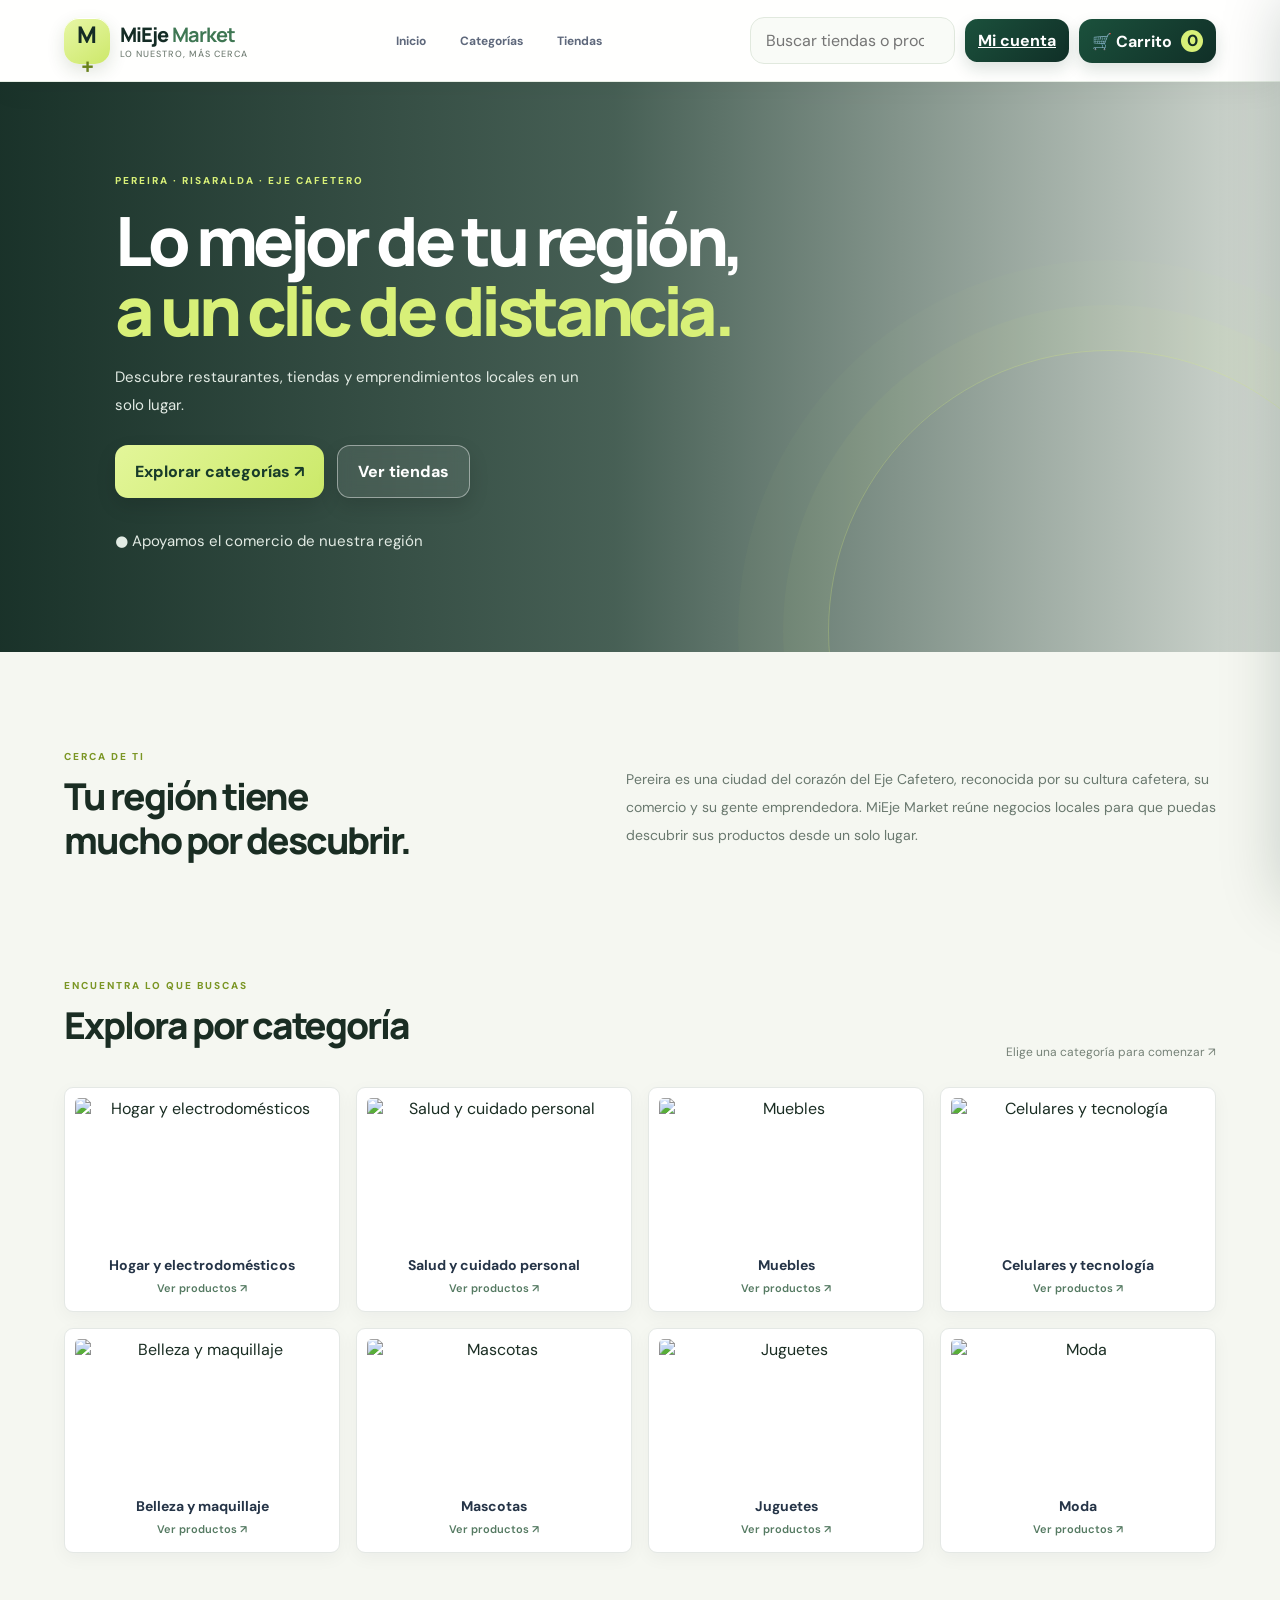
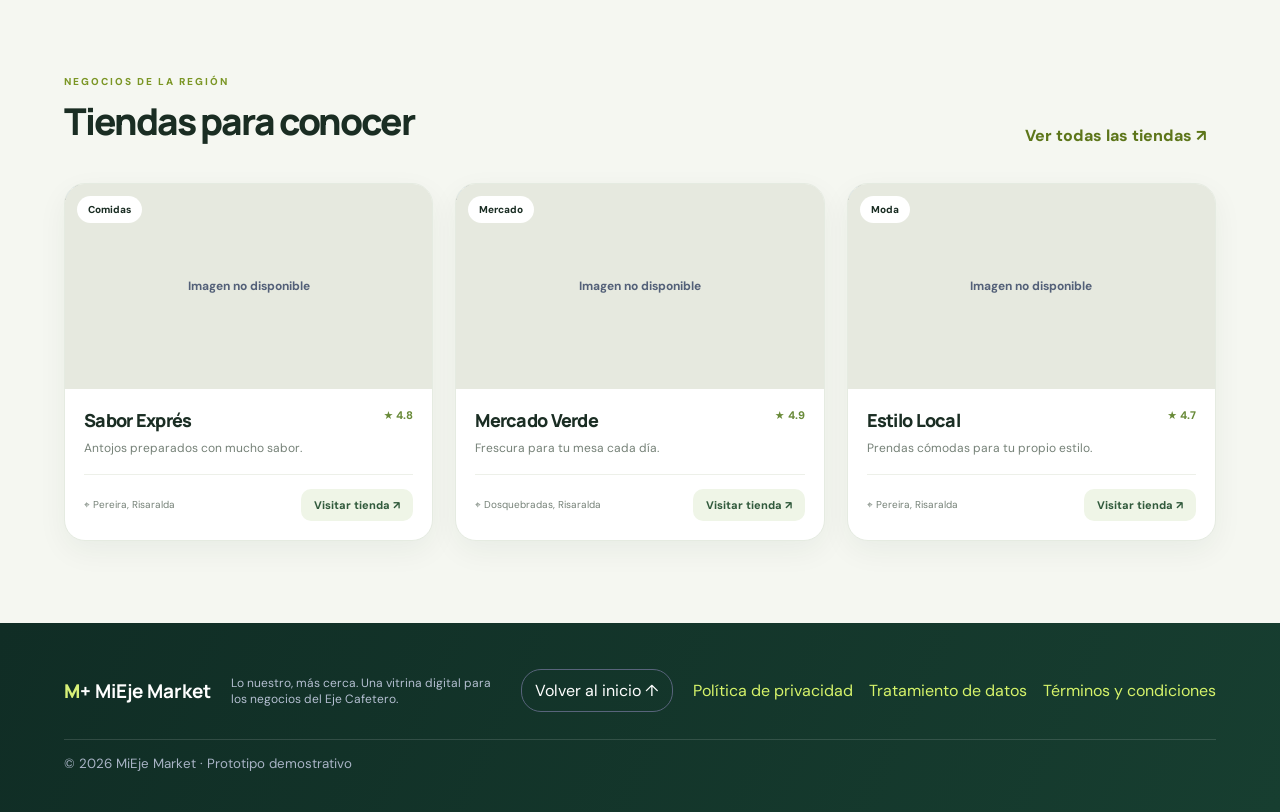
==== commit 23949f7b: "Implementar las ocho categorías comerciales de la referencia" ====
--- a/index.html
+++ b/index.html
@@ -69,34 +69,44 @@
         </div>
 
         <div class="category-grid">
-          <button class="category-card" data-category="Comidas">
-            <img src="https://images.unsplash.com/photo-1517248135467-4c7edcad34c4?auto=format&fit=crop&w=1000&q=85" alt="Restaurante">
-            <span class="shade"></span>
-            <span class="category-text"><small>ANTOJOS Y SABORES</small><strong>Restaurantes</strong><span>Descubrir negocios ↗</span></span>
+          <button class="category-card" data-category="Hogar">
+            <img src="https://images.unsplash.com/photo-1616486338812-3dadae4b4ace?auto=format&fit=crop&w=700&q=85" alt="Hogar y electrodomésticos" loading="lazy">
+            <span class="category-text"><strong>Hogar y electrodomésticos</strong><span>Ver productos ↗</span></span>
+          </button>
+
+          <button class="category-card" data-category="Salud">
+            <img src="https://images.unsplash.com/photo-1608248543803-ba4f8c70ae0b?auto=format&fit=crop&w=700&q=85" alt="Salud y cuidado personal" loading="lazy">
+            <span class="category-text"><strong>Salud y cuidado personal</strong><span>Ver productos ↗</span></span>
+          </button>
+
+          <button class="category-card" data-category="Muebles">
+            <img src="https://images.unsplash.com/photo-1555041469-a586c61ea9bc?auto=format&fit=crop&w=700&q=85" alt="Muebles" loading="lazy">
+            <span class="category-text"><strong>Muebles</strong><span>Ver productos ↗</span></span>
+          </button>
+
+          <button class="category-card" data-category="Tecnología">
+            <img src="https://images.unsplash.com/photo-1511707171634-5f897ff02aa9?auto=format&fit=crop&w=700&q=85" alt="Celulares y tecnología" loading="lazy">
+            <span class="category-text"><strong>Celulares y tecnología</strong><span>Ver productos ↗</span></span>
+          </button>
+
+          <button class="category-card" data-category="Belleza">
+            <img src="https://images.unsplash.com/photo-1596462502278-27bfdc403348?auto=format&fit=crop&w=700&q=85" alt="Belleza y maquillaje" loading="lazy">
+            <span class="category-text"><strong>Belleza y maquillaje</strong><span>Ver productos ↗</span></span>
+          </button>
+
+          <button class="category-card" data-category="Mascotas">
+            <img src="https://images.unsplash.com/photo-1450778869180-41d0601e046e?auto=format&fit=crop&w=700&q=85" alt="Mascotas" loading="lazy">
+            <span class="category-text"><strong>Mascotas</strong><span>Ver productos ↗</span></span>
+          </button>
+
+          <button class="category-card" data-category="Juguetes">
+            <img src="https://images.unsplash.com/photo-1558060370-d644479cb6f7?auto=format&fit=crop&w=700&q=85" alt="Juguetes" loading="lazy">
+            <span class="category-text"><strong>Juguetes</strong><span>Ver productos ↗</span></span>
           </button>
 
           <button class="category-card" data-category="Moda">
-            <img src="https://images.unsplash.com/photo-1483985988355-763728e1935b?auto=format&fit=crop&w=1000&q=85" alt="Moda y ropa">
-            <span class="shade"></span>
-            <span class="category-text"><small>ESTILO LOCAL</small><strong>Moda</strong><span>Descubrir negocios ↗</span></span>
-          </button>
-
-          <button class="category-card" data-category="Tecnología">
-            <img src="https://images.unsplash.com/photo-1498049794561-7780e7231661?auto=format&fit=crop&w=1000&q=85" alt="Tecnología">
-            <span class="shade"></span>
-            <span class="category-text"><small>INNOVACIÓN</small><strong>Tecnología</strong><span>Descubrir negocios ↗</span></span>
-          </button>
-
-          <button class="category-card" data-category="Mercado">
-            <img src="https://images.unsplash.com/photo-1542838132-92c53300491e?auto=format&fit=crop&w=1000&q=85" alt="Frutas y verduras">
-            <span class="shade"></span>
-            <span class="category-text"><small>FRESCURA DIARIA</small><strong>Mercado</strong><span>Descubrir negocios ↗</span></span>
-          </button>
-
-          <button class="category-card" data-category="Hogar">
-            <img src="https://images.unsplash.com/photo-1616486338812-3dadae4b4ace?auto=format&fit=crop&w=1000&q=85" alt="Artículos para el hogar">
-            <span class="shade"></span>
-            <span class="category-text"><small>ESPACIOS CON VIDA</small><strong>Hogar</strong><span>Descubrir negocios ↗</span></span>
+            <img src="https://images.unsplash.com/photo-1483985988355-763728e1935b?auto=format&fit=crop&w=700&q=85" alt="Moda" loading="lazy">
+            <span class="category-text"><strong>Moda</strong><span>Ver productos ↗</span></span>
           </button>
         </div>
       </section>
--- a/styles.css
+++ b/styles.css
@@ -716,3 +716,82 @@
 .motion-reveal{opacity:0;transform:translateY(18px) scale(.995);transition:opacity .65s ease,transform .65s cubic-bezier(.2,.75,.25,1)}
 .motion-reveal.is-visible{opacity:1;transform:translateY(0) scale(1)}
 @media(prefers-reduced-motion:reduce){.motion-reveal{opacity:1;transform:none;transition:none}}
+
+
+/* Categorías públicas alineadas con la referencia: tarjetas uniformes, imagen y título */
+#categoriesSection .category-grid{
+  grid-template-columns:repeat(4,minmax(0,1fr));
+  grid-template-rows:auto;
+  gap:16px;
+}
+#categoriesSection .category-card{
+  display:flex;
+  min-width:0;
+  min-height:225px;
+  flex-direction:column;
+  align-items:stretch;
+  padding:10px;
+  border:1px solid #e4e8e5;
+  border-radius:9px;
+  background:#fff;
+  color:var(--ink);
+  text-align:center;
+  box-shadow:0 5px 18px #101b350b;
+  transition:transform .2s ease,box-shadow .2s ease,border-color .2s ease;
+}
+#categoriesSection .category-card:nth-child(n){
+  grid-column:auto;
+}
+#categoriesSection .category-card:hover{
+  transform:translateY(-3px);
+  border-color:#cbd8b4;
+  box-shadow:0 12px 25px #101b3518;
+}
+#categoriesSection .category-card img{
+  position:static;
+  z-index:auto;
+  display:block;
+  width:100%;
+  height:145px;
+  flex:0 0 145px;
+  border-radius:5px;
+  object-fit:cover;
+  transition:transform .25s ease;
+}
+#categoriesSection .category-card .shade{display:none}
+#categoriesSection .category-card .category-text{
+  position:static;
+  display:flex;
+  flex:1;
+  align-items:center;
+  justify-content:center;
+  gap:6px;
+  padding:10px 3px 3px;
+  color:var(--ink);
+}
+#categoriesSection .category-card .category-text small{
+  display:none;
+}
+#categoriesSection .category-card .category-text strong{
+  color:#253447;
+  font:700 14px/1.35 "DM Sans",sans-serif;
+  letter-spacing:0;
+}
+#categoriesSection .category-card .category-text>span{
+  color:#557a62;
+  font-size:11px;
+  font-weight:600;
+}
+@media(max-width:950px){
+  #categoriesSection .category-grid{grid-template-columns:repeat(3,minmax(0,1fr));}
+}
+@media(max-width:720px){
+  #categoriesSection .category-grid{grid-template-columns:repeat(2,minmax(0,1fr));gap:12px;}
+  #categoriesSection .category-card{min-height:205px;padding:8px;}
+  #categoriesSection .category-card img{height:125px;flex-basis:125px;}
+}
+@media(max-width:390px){
+  #categoriesSection .category-grid{grid-template-columns:1fr 1fr;}
+  #categoriesSection .category-card{min-height:185px;}
+  #categoriesSection .category-card img{height:108px;flex-basis:108px;}
+}
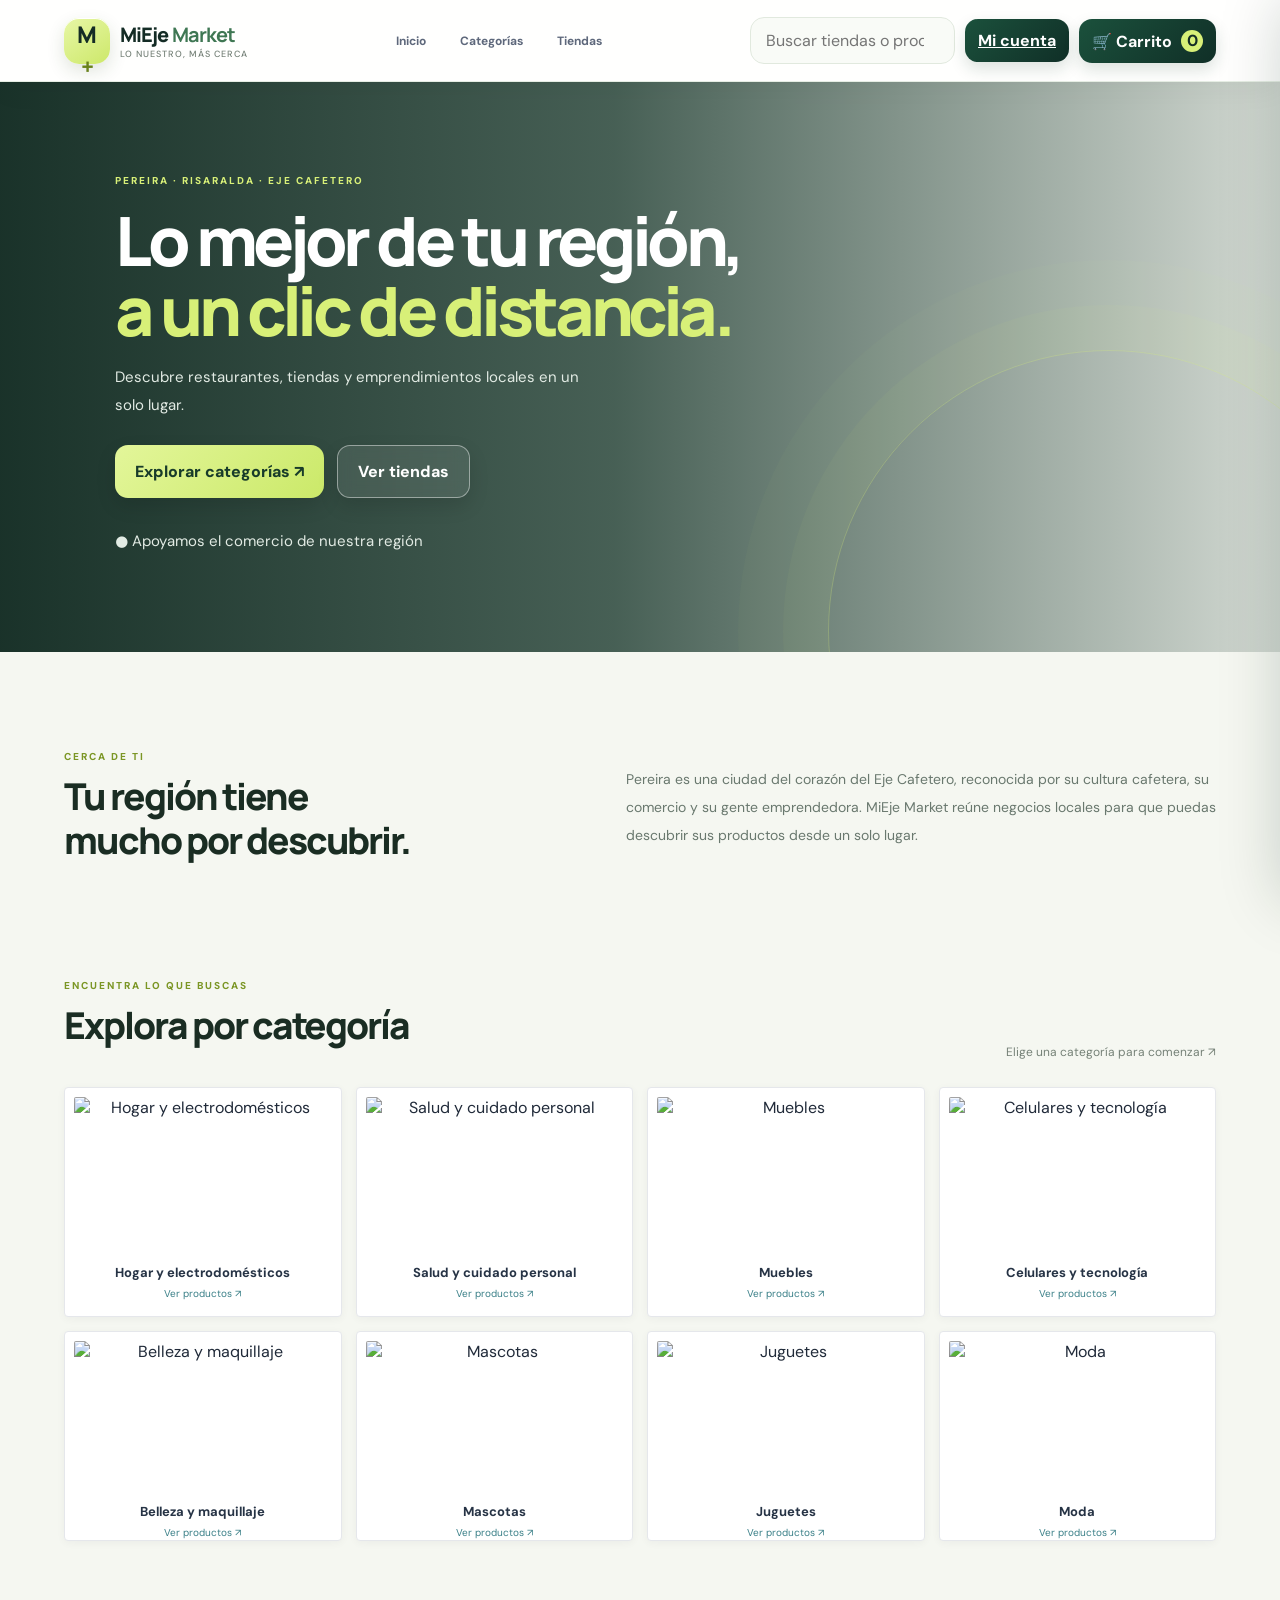
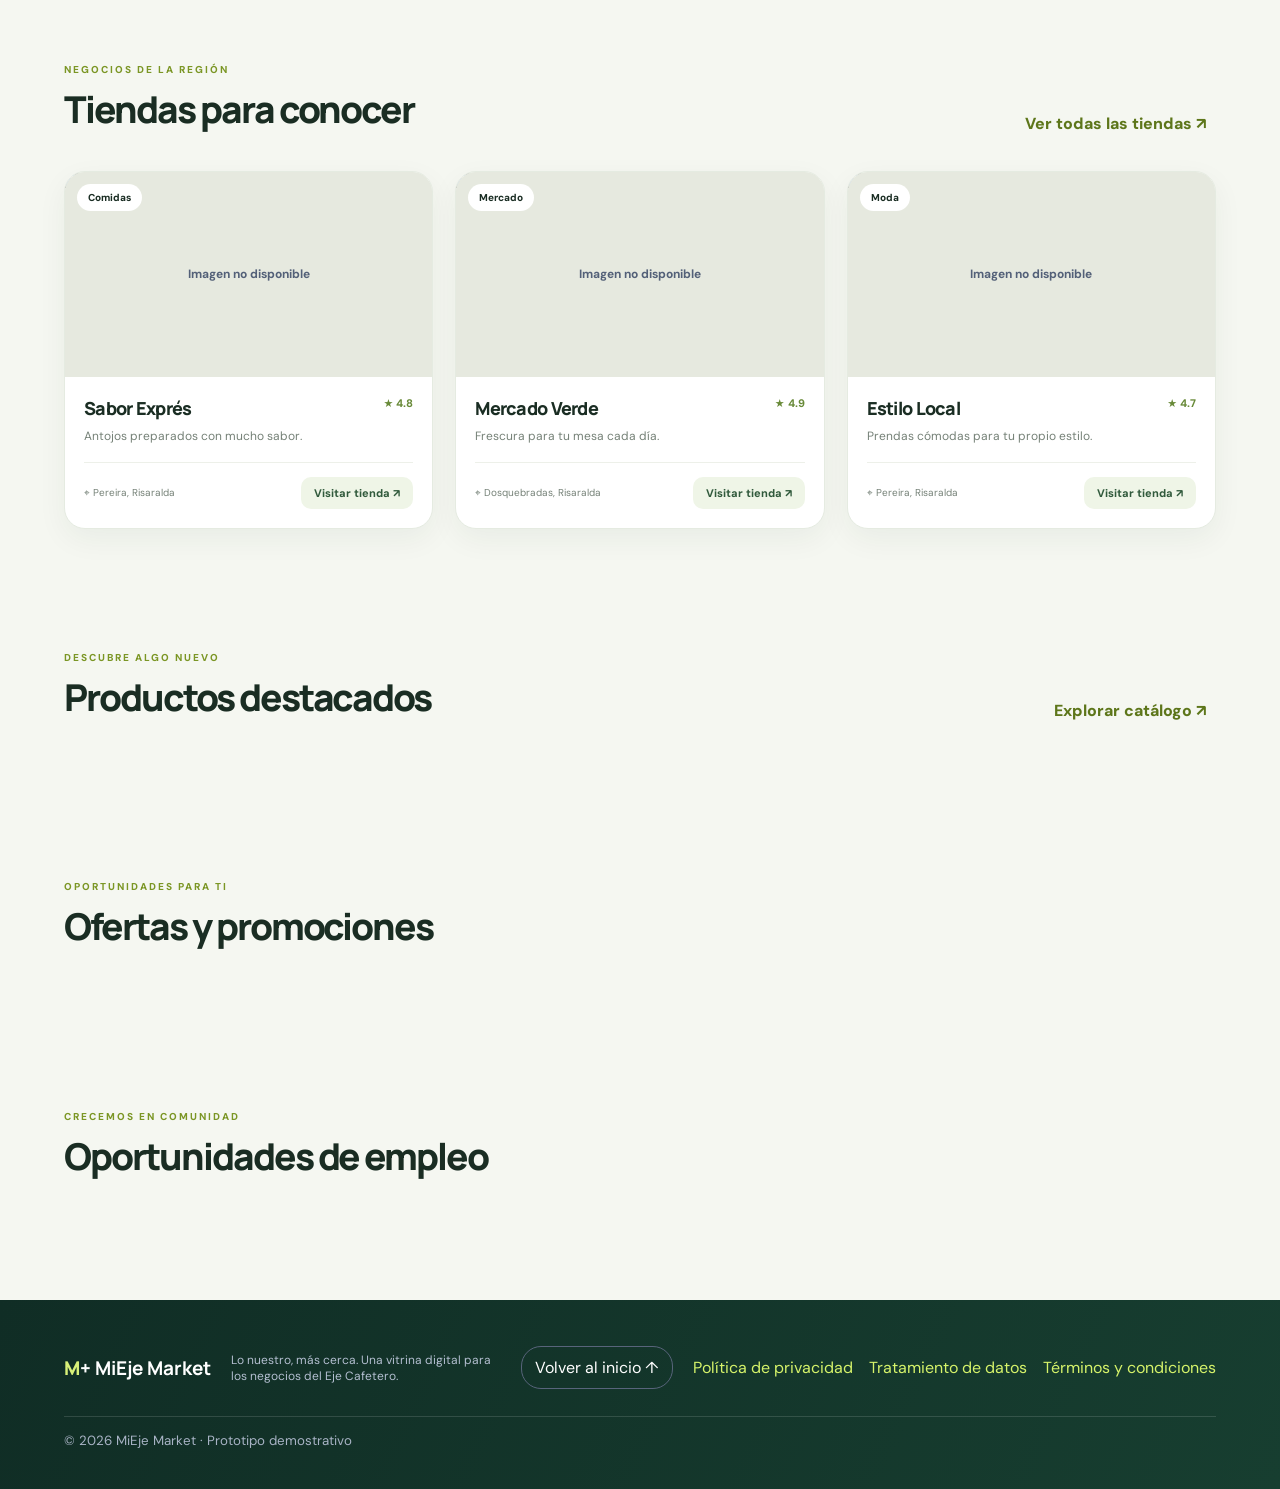
==== commit ac7026b4: "Añadir secciones públicas según referencias del ZIP" ====
--- a/index.html
+++ b/index.html
@@ -120,6 +120,31 @@
           <button class="text-button" data-action="businesses">Ver todas las tiendas ↗</button>
         </div>
         <div id="featuredGrid" class="business-grid"></div>
+      </section>
+
+      <section class="wrap section" id="featuredProductsSection">
+        <div class="section-heading">
+          <div><p class="eyebrow">DESCUBRE ALGO NUEVO</p><h2>Productos destacados</h2></div>
+          <button class="text-button" type="button" data-action="businesses">Explorar catálogo ↗</button>
+        </div>
+        <div id="featuredProductsGrid" class="product-grid"></div>
+        <p id="featuredProductsEmpty" class="muted hidden">Todavía no hay productos publicados para destacar.</p>
+      </section>
+
+      <section class="wrap section" id="publicPromotionsSection">
+        <div class="section-heading">
+          <div><p class="eyebrow">OPORTUNIDADES PARA TI</p><h2>Ofertas y promociones</h2></div>
+        </div>
+        <div id="publicPromotionsGrid" class="business-grid"></div>
+        <p id="publicPromotionsEmpty" class="muted hidden">Por ahora no hay promociones publicadas.</p>
+      </section>
+
+      <section class="wrap section" id="publicJobsSection">
+        <div class="section-heading">
+          <div><p class="eyebrow">CRECEMOS EN COMUNIDAD</p><h2>Oportunidades de empleo</h2></div>
+        </div>
+        <div id="publicJobsGrid" class="business-grid"></div>
+        <p id="publicJobsEmpty" class="muted hidden">Por ahora no hay convocatorias publicadas.</p>
       </section>
     </section>
 
--- a/styles.css
+++ b/styles.css
@@ -718,80 +718,16 @@
 @media(prefers-reduced-motion:reduce){.motion-reveal{opacity:1;transform:none;transition:none}}
 
 
-/* Categorías públicas alineadas con la referencia: tarjetas uniformes, imagen y título */
-#categoriesSection .category-grid{
-  grid-template-columns:repeat(4,minmax(0,1fr));
-  grid-template-rows:auto;
-  gap:16px;
-}
-#categoriesSection .category-card{
-  display:flex;
-  min-width:0;
-  min-height:225px;
-  flex-direction:column;
-  align-items:stretch;
-  padding:10px;
-  border:1px solid #e4e8e5;
-  border-radius:9px;
-  background:#fff;
-  color:var(--ink);
-  text-align:center;
-  box-shadow:0 5px 18px #101b350b;
-  transition:transform .2s ease,box-shadow .2s ease,border-color .2s ease;
-}
-#categoriesSection .category-card:nth-child(n){
-  grid-column:auto;
-}
-#categoriesSection .category-card:hover{
-  transform:translateY(-3px);
-  border-color:#cbd8b4;
-  box-shadow:0 12px 25px #101b3518;
-}
-#categoriesSection .category-card img{
-  position:static;
-  z-index:auto;
-  display:block;
-  width:100%;
-  height:145px;
-  flex:0 0 145px;
-  border-radius:5px;
-  object-fit:cover;
-  transition:transform .25s ease;
-}
+/* Ocho categorías comerciales según la referencia del ZIP */
+#categoriesSection .category-grid{display:grid;grid-template-columns:repeat(4,minmax(0,1fr));grid-auto-rows:225px;gap:14px}
+#categoriesSection .category-card{display:flex;min-width:0;flex-direction:column;align-items:stretch;gap:0;padding:9px;border:1px solid #e5e7eb;border-radius:4px;color:#202a39;text-align:center;background:#fff;box-shadow:0 2px 8px #101b350b;transition:box-shadow .18s ease,transform .18s ease}
+#categoriesSection .category-card:nth-child(n){grid-column:auto}
+#categoriesSection .category-card:hover{transform:translateY(-2px);box-shadow:0 7px 18px #101b3518}
+#categoriesSection .category-card img{position:static;z-index:auto;display:block;width:100%;height:155px;flex:0 0 155px;border-radius:2px;object-fit:cover;transition:transform .2s ease}
 #categoriesSection .category-card .shade{display:none}
-#categoriesSection .category-card .category-text{
-  position:static;
-  display:flex;
-  flex:1;
-  align-items:center;
-  justify-content:center;
-  gap:6px;
-  padding:10px 3px 3px;
-  color:var(--ink);
-}
-#categoriesSection .category-card .category-text small{
-  display:none;
-}
-#categoriesSection .category-card .category-text strong{
-  color:#253447;
-  font:700 14px/1.35 "DM Sans",sans-serif;
-  letter-spacing:0;
-}
-#categoriesSection .category-card .category-text>span{
-  color:#557a62;
-  font-size:11px;
-  font-weight:600;
-}
-@media(max-width:950px){
-  #categoriesSection .category-grid{grid-template-columns:repeat(3,minmax(0,1fr));}
-}
-@media(max-width:720px){
-  #categoriesSection .category-grid{grid-template-columns:repeat(2,minmax(0,1fr));gap:12px;}
-  #categoriesSection .category-card{min-height:205px;padding:8px;}
-  #categoriesSection .category-card img{height:125px;flex-basis:125px;}
-}
-@media(max-width:390px){
-  #categoriesSection .category-grid{grid-template-columns:1fr 1fr;}
-  #categoriesSection .category-card{min-height:185px;}
-  #categoriesSection .category-card img{height:108px;flex-basis:108px;}
-}
+#categoriesSection .category-card .category-text{position:static;display:flex;flex:1;align-items:center;justify-content:center;gap:5px;padding:8px 3px 2px;color:#263345}
+#categoriesSection .category-card .category-text small{display:none}
+#categoriesSection .category-card .category-text strong{color:#263345;font:700 13px/1.3 "DM Sans",sans-serif;letter-spacing:0}
+#categoriesSection .category-card .category-text>span{color:#397f87;font-size:10px}
+@media(max-width:950px){#categoriesSection .category-grid{grid-template-columns:repeat(2,minmax(0,1fr));grid-auto-rows:210px}}
+@media(max-width:390px){#categoriesSection .category-grid{grid-template-columns:repeat(2,minmax(0,1fr));grid-auto-rows:185px}#categoriesSection .category-card img{height:125px;flex-basis:125px}}
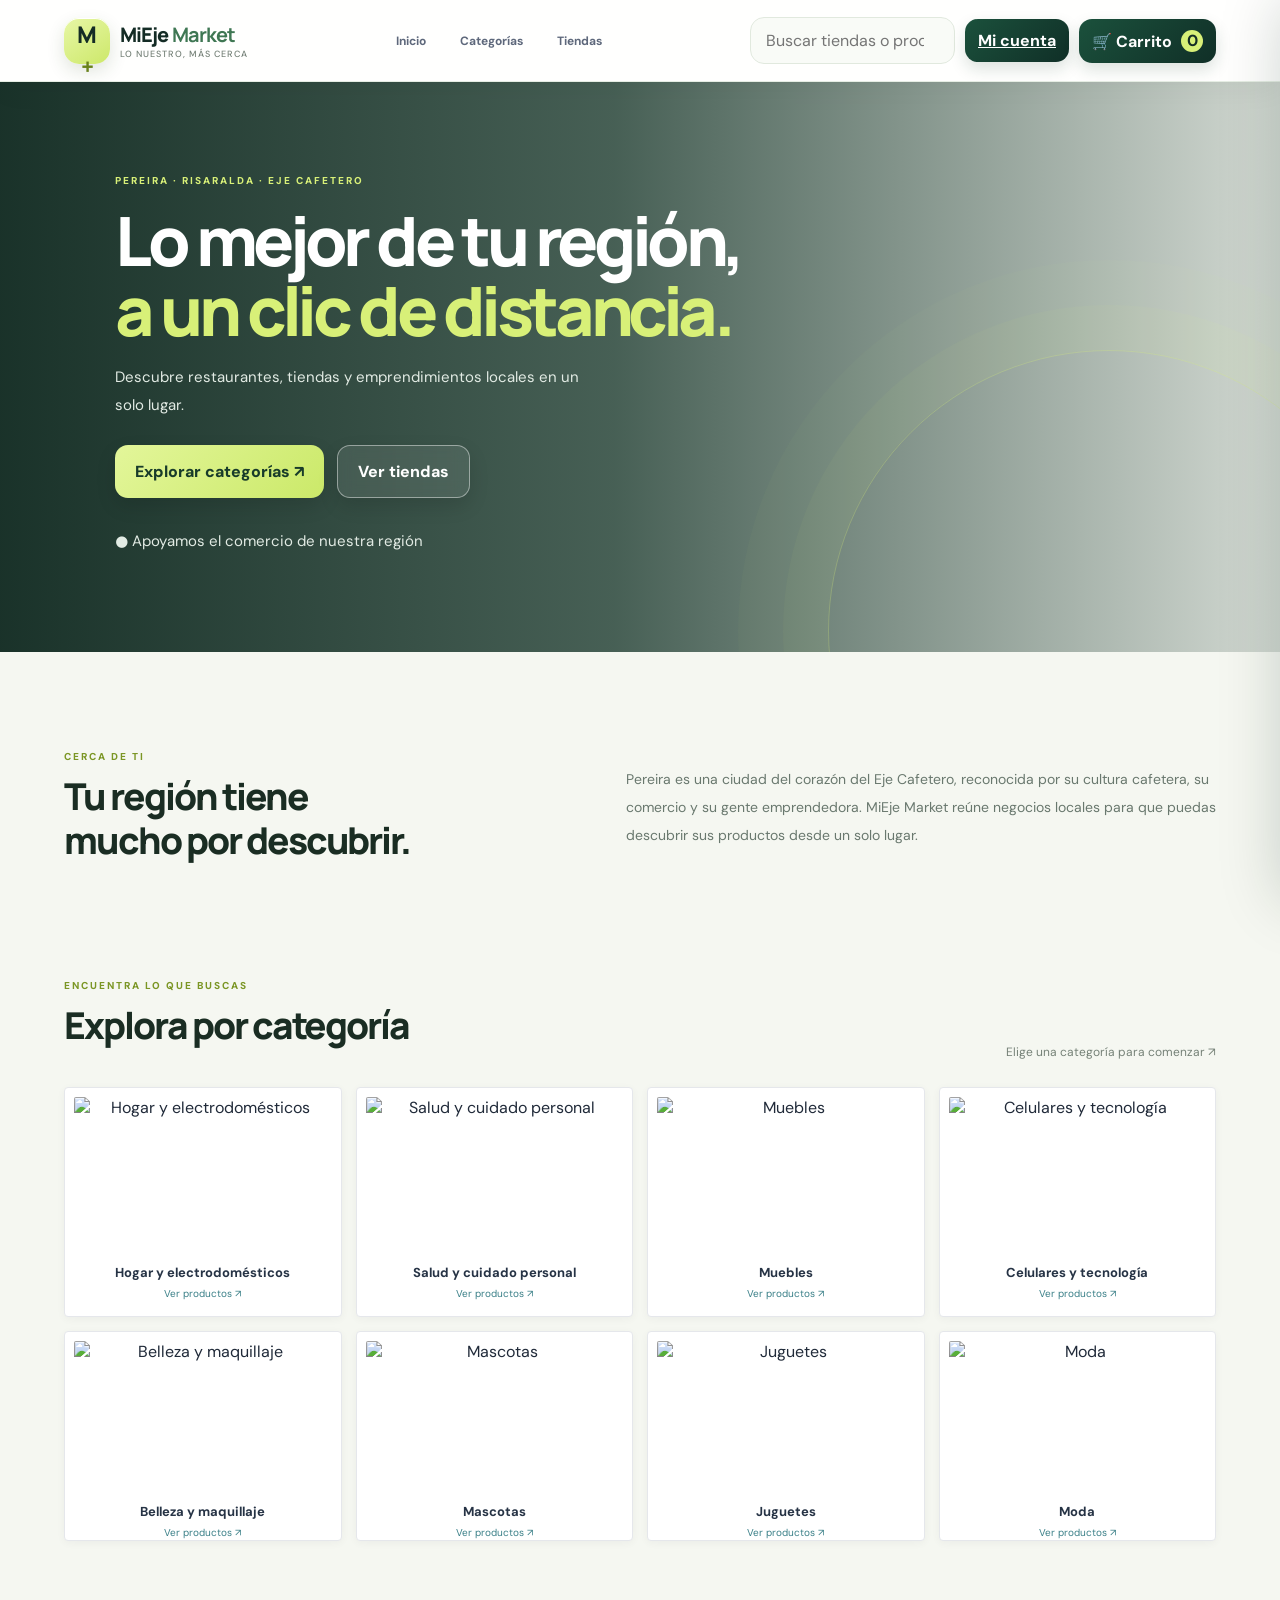
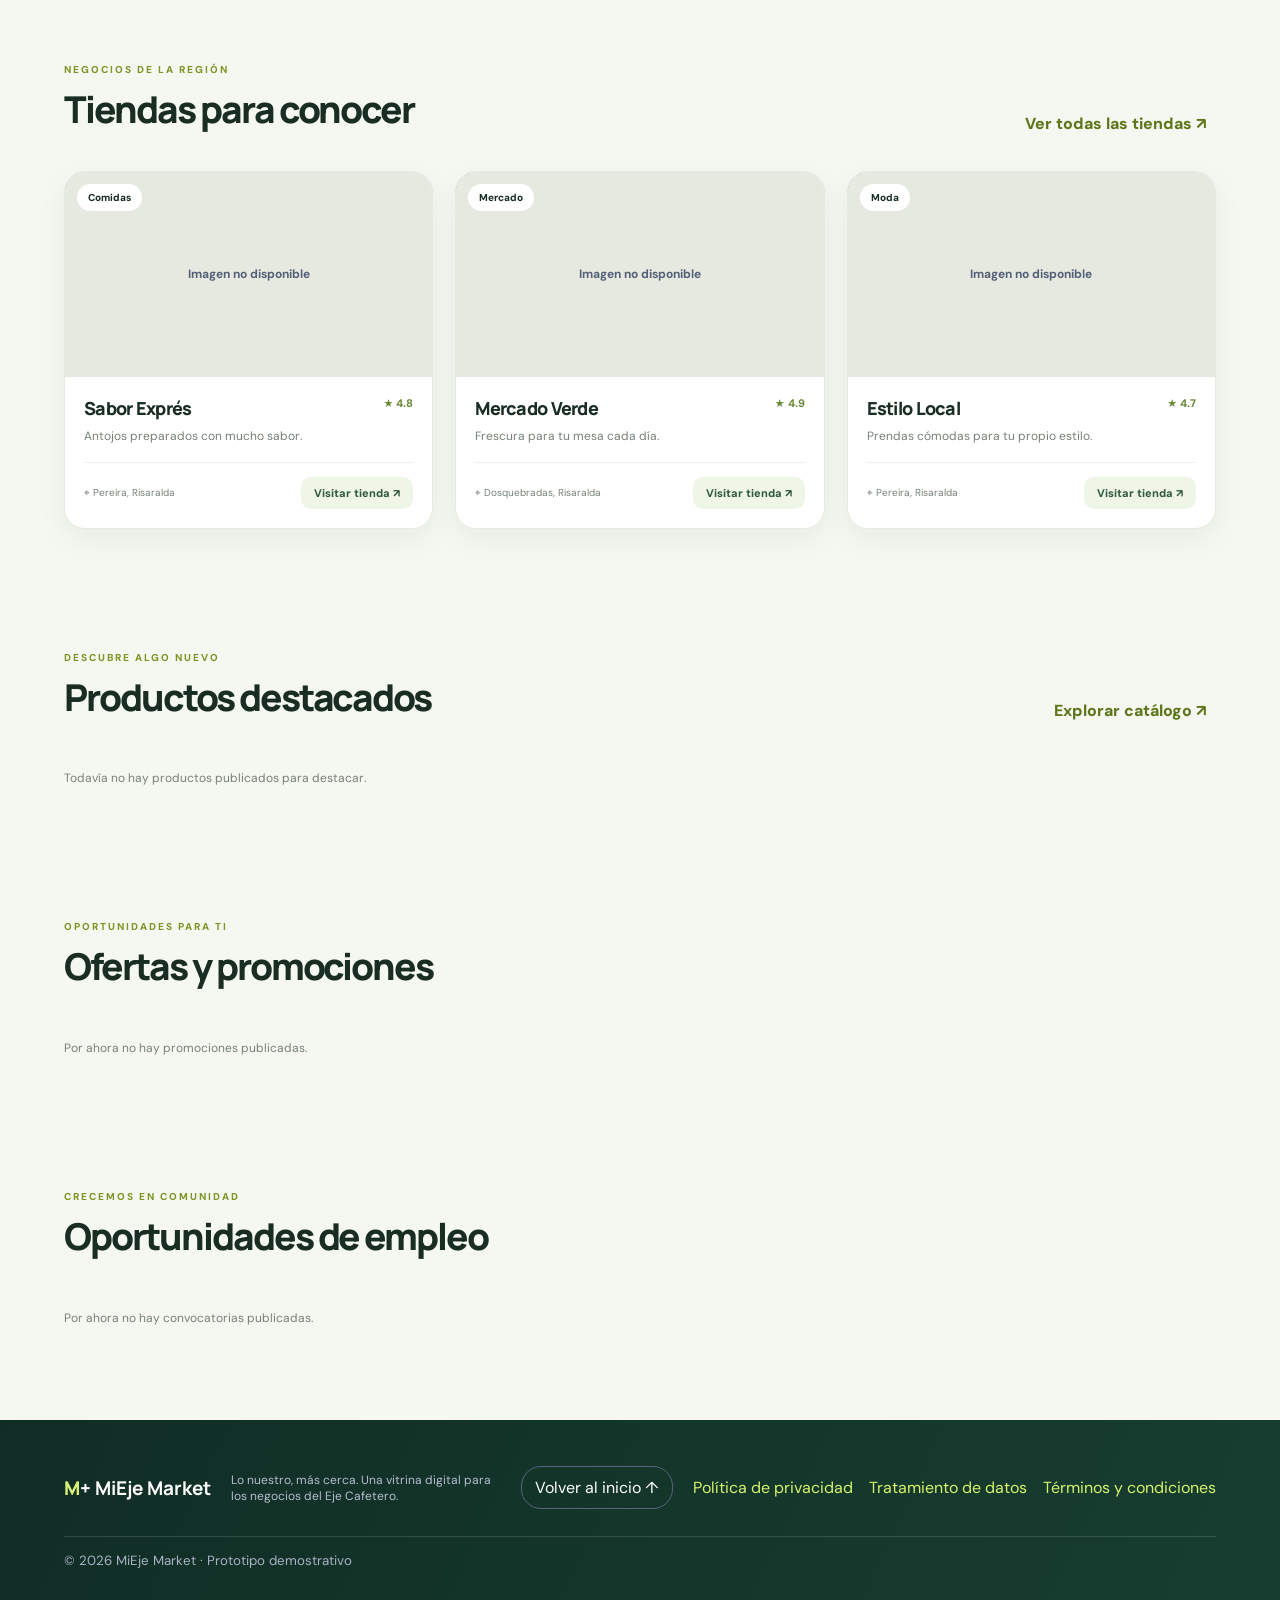
==== commit e9903ac0: "Añade estructura accesible para ficha de producto" ====
--- a/index.html
+++ b/index.html
@@ -232,6 +232,13 @@
     </div>
   </aside>
 
+  <section id="productDetailModal" class="product-detail-modal hidden" role="dialog" aria-modal="true" aria-labelledby="productDetailTitle" aria-hidden="true">
+    <div class="product-detail-backdrop" data-action="close-product-detail"></div>
+    <article class="product-detail-dialog">
+      <button type="button" class="product-detail-close" data-action="close-product-detail" aria-label="Cerrar ficha">×</button>
+      <div id="productDetailContent"></div>
+    </article>
+  </section>
   <div id="toast" class="toast" role="status" aria-live="polite"></div>
 </body>
 </html>
